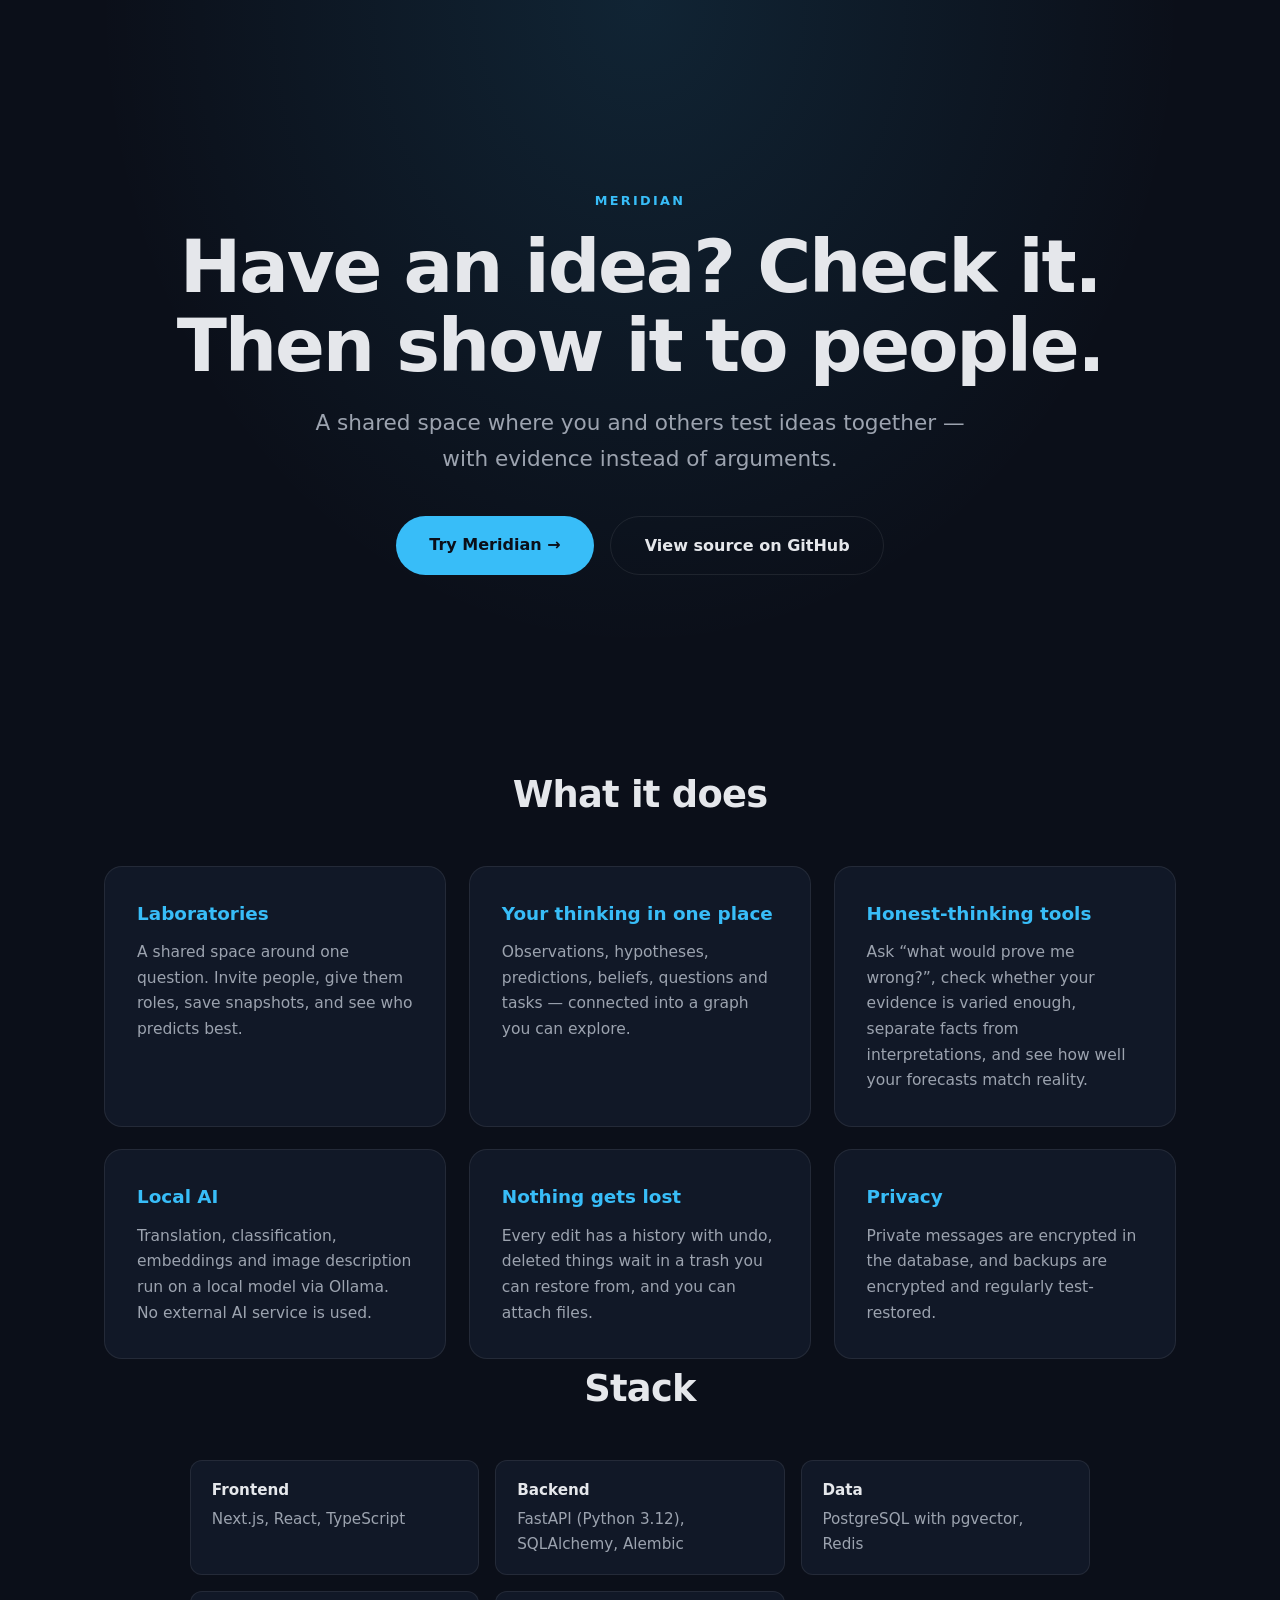
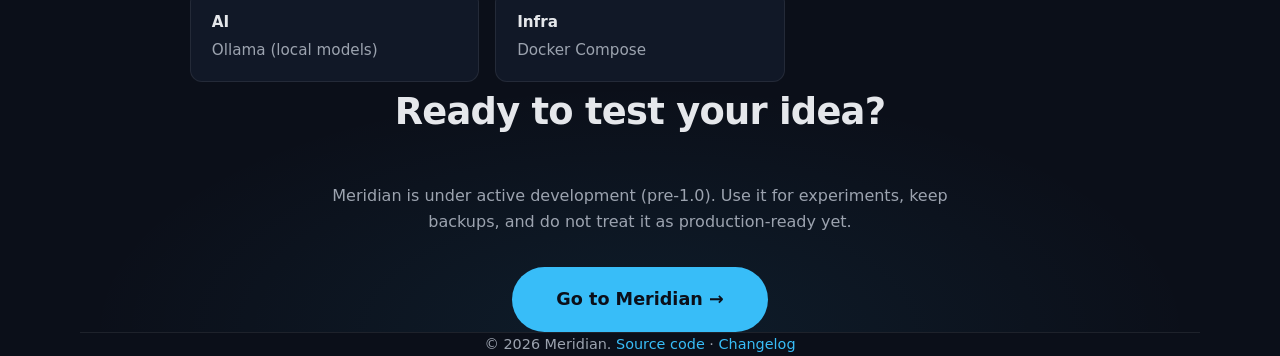
==== index.html @ 0c53ded2 "feat: enterprise landing for Meridian" ====
<!DOCTYPE html>
<html lang="en">
<head>
    <meta charset="UTF-8">
    <meta name="viewport" content="width=device-width, initial-scale=1.0">
    <title>Meridian — Check an idea, then show it to people</title>
    <meta name="description" content="Meridian is a place to find out whether you are right. Write down observations, hypotheses, and predictions; later see what came true. Open a laboratory and test ideas together.">
    <meta property="og:title" content="Meridian — Check an idea, then show it to people">
    <meta property="og:description" content="A shared space for testing ideas with evidence instead of arguments. Laboratories, thinking graph, local AI, and privacy.">
    <meta property="og:type" content="website">
    <meta property="og:url" content="https://Dinozavrikov.github.io/meridian-pages/">
    <meta property="og:image" content="https://Dinozavrikov.github.io/meridian-pages/assets/og-image.png">
    <meta name="twitter:card" content="summary_large_image">
    <link rel="canonical" href="https://Dinozavrikov.github.io/meridian-pages/">
    <link rel="stylesheet" href="assets/css/style.css">
    <!-- JSON-LD: SoftwareApplication -->
    <script type="application/ld+json">
    {
      "@context": "https://schema.org",
      "@type": "SoftwareApplication",
      "name": "Meridian",
      "description": "A place to check whether an idea is right: record observations, state predictions, connect the dots, and test ideas together in laboratories.",
      "url": "https://miridin.com",
      "applicationCategory": "ProductivityApplication",
      "operatingSystem": "Web",
      "offers": {
        "@type": "Offer",
        "price": "0",
        "priceCurrency": "USD"
      },
      "author": {
        "@type": "Person",
        "name": "Dinozavrikov",
        "url": "https://github.com/Dinozavrikov/Meridian"
      }
    }
    </script>
</head>
<body>
    <header class="hero">
        <div class="container">
            <p class="eyebrow">Meridian</p>
            <h1>Have an idea? Check it. Then show it to people.</h1>
            <p class="tagline">
                A shared space where you and others test ideas together —
                with evidence instead of arguments.
            </p>
            <div class="cta-group">
                <a href="https://miridin.com" class="btn-primary" rel="noopener">
                    Try Meridian →
                </a>
                <a href="https://github.com/Dinozavrikov/Meridian" class="btn-secondary" target="_blank" rel="noopener">
                    View source on GitHub
                </a>
            </div>
        </div>
    </header>

    <section class="features container">
        <h2>What it does</h2>
        <div class="grid">
            <div class="card">
                <h3>Laboratories</h3>
                <p>A shared space around one question. Invite people, give them roles, save snapshots, and see who predicts best.</p>
            </div>
            <div class="card">
                <h3>Your thinking in one place</h3>
                <p>Observations, hypotheses, predictions, beliefs, questions and tasks — connected into a graph you can explore.</p>
            </div>
            <div class="card">
                <h3>Honest-thinking tools</h3>
                <p>Ask “what would prove me wrong?”, check whether your evidence is varied enough, separate facts from interpretations, and see how well your forecasts match reality.</p>
            </div>
            <div class="card">
                <h3>Local AI</h3>
                <p>Translation, classification, embeddings and image description run on a local model via Ollama. No external AI service is used.</p>
            </div>
            <div class="card">
                <h3>Nothing gets lost</h3>
                <p>Every edit has a history with undo, deleted things wait in a trash you can restore from, and you can attach files.</p>
            </div>
            <div class="card">
                <h3>Privacy</h3>
                <p>Private messages are encrypted in the database, and backups are encrypted and regularly test-restored.</p>
            </div>
        </div>
    </section>

    <section class="stack container">
        <h2>Stack</h2>
        <div class="stack-grid">
            <div><strong>Frontend</strong> Next.js, React, TypeScript</div>
            <div><strong>Backend</strong> FastAPI (Python 3.12), SQLAlchemy, Alembic</div>
            <div><strong>Data</strong> PostgreSQL with pgvector, Redis</div>
            <div><strong>AI</strong> Ollama (local models)</div>
            <div><strong>Infra</strong> Docker Compose</div>
        </div>
    </section>

    <section class="cta-final container">
        <h2>Ready to test your idea?</h2>
        <p>Meridian is under active development (pre-1.0). Use it for experiments, keep backups, and do not treat it as production-ready yet.</p>
        <a href="https://miridin.com" class="btn-primary btn-large" rel="noopener">
            Go to Meridian →
        </a>
    </section>

    <footer class="container">
        <p>
            &copy; 2026 Meridian.
            <a href="https://github.com/Dinozavrikov/Meridian" target="_blank" rel="noopener">Source code</a> ·
            <a href="https://github.com/Dinozavrikov/Meridian/blob/main/CHANGELOG.md" target="_blank" rel="noopener">Changelog</a>
        </p>
    </footer>

    <script src="assets/js/main.js"></script>
</body>
</html>
---- assets/css/style.css ----
:root {
    --bg: #0b0f19;
    --surface: #111827;
    --text: #e5e7eb;
    --muted: #9ca3af;
    --accent: #38bdf8;
    --accent-strong: #0ea5e9;
    --border: rgba(255,255,255,0.08);
    --radius: 18px;
    --max-width: 1120px;
}

* { margin: 0; padding: 0; box-sizing: border-box; }

body {
    font-family: system-ui, -apple-system, 'Segoe UI', Roboto, 'Helvetica Neue', sans-serif;
    background: var(--bg);
    color: var(--text);
    line-height: 1.65;
    -webkit-font-smoothing: antialiased;
}

.container {
    max-width: var(--max-width);
    margin: 0 auto;
    padding: 0 1.5rem;
}

/* Hero */
.hero {
    min-height: 85vh;
    display: flex;
    align-items: center;
    text-align: center;
    background:
        radial-gradient(ellipse at 50% 0%, rgba(56,189,248,0.12) 0%, transparent 60%),
        var(--bg);
}

.eyebrow {
    text-transform: uppercase;
    letter-spacing: 0.18em;
    font-size: 0.8rem;
    font-weight: 700;
    color: var(--accent);
    margin-bottom: 1rem;
}

.hero h1 {
    font-size: clamp(2.4rem, 7vw, 4.6rem);
    font-weight: 800;
    letter-spacing: -0.03em;
    line-height: 1.08;
    margin-bottom: 1.2rem;
}

.tagline {
    font-size: clamp(1.05rem, 2.5vw, 1.35rem);
    color: var(--muted);
    max-width: 680px;
    margin: 0 auto 2.5rem;
}

.cta-group {
    display: flex;
    gap: 1rem;
    justify-content: center;
    flex-wrap: wrap;
}

.btn-primary,
.btn-secondary {
    display: inline-block;
    padding: 0.95rem 2.1rem;
    border-radius: 999px;
    font-weight: 700;
    text-decoration: none;
    transition: transform 0.18s ease, box-shadow 0.18s ease, background 0.18s ease;
}

.btn-primary {
    background: var(--accent);
    color: #0b0f19;
}

.btn-primary:hover {
    background: var(--accent-strong);
    transform: translateY(-2px);
    box-shadow: 0 10px 28px rgba(56,189,248,0.3);
}

.btn-secondary {
    background: transparent;
    color: var(--text);
    border: 1px solid var(--border);
}

.btn-secondary:hover {
    border-color: var(--accent);
    transform: translateY(-2px);
}

.btn-large {
    padding: 1.1rem 2.8rem;
    font-size: 1.1rem;
}

/* Sections */
section { padding: 5rem 1.5rem; }

.features h2,
.stack h2,
.cta-final h2 {
    font-size: clamp(1.7rem, 3.5vw, 2.3rem);
    margin-bottom: 2.5rem;
    text-align: center;
    letter-spacing: -0.02em;
}

/* Grid */
.grid {
    display: grid;
    grid-template-columns: repeat(auto-fit, minmax(280px, 1fr));
    gap: 1.4rem;
}

.card {
    background: var(--surface);
    border: 1px solid var(--border);
    border-radius: var(--radius);
    padding: 2rem;
    transition: transform 0.18s ease, border-color 0.18s ease;
}

.card:hover {
    transform: translateY(-4px);
    border-color: rgba(56,189,248,0.35);
}

.card h3 {
    font-size: 1.15rem;
    margin-bottom: 0.7rem;
    color: var(--accent);
}

.card p { color: var(--muted); font-size: 0.97rem; }

/* Stack */
.stack-grid {
    display: grid;
    grid-template-columns: repeat(auto-fit, minmax(240px, 1fr));
    gap: 1rem;
    max-width: 900px;
    margin: 0 auto;
}

.stack-grid div {
    background: var(--surface);
    border: 1px solid var(--border);
    border-radius: 12px;
    padding: 1.1rem 1.3rem;
    font-size: 0.95rem;
    color: var(--muted);
}

.stack-grid strong { color: var(--text); display: block; margin-bottom: 0.2rem; }

/* Final CTA */
.cta-final {
    text-align: center;
    background: radial-gradient(ellipse at 50% 100%, rgba(56,189,248,0.08) 0%, transparent 70%);
}

.cta-final p {
    color: var(--muted);
    max-width: 680px;
    margin: 0 auto 2rem;
}

/* Footer */
footer {
    text-align: center;
    padding: 2.2rem 1.5rem;
    font-size: 0.9rem;
    color: var(--muted);
    border-top: 1px solid var(--border);
}

footer a {
    color: var(--accent);
    text-decoration: none;
}

footer a:hover { text-decoration: underline; }

/* Reduced motion */
@media (prefers-reduced-motion: reduce) {
    *, *::before, *::after { transition: none !important; }
}
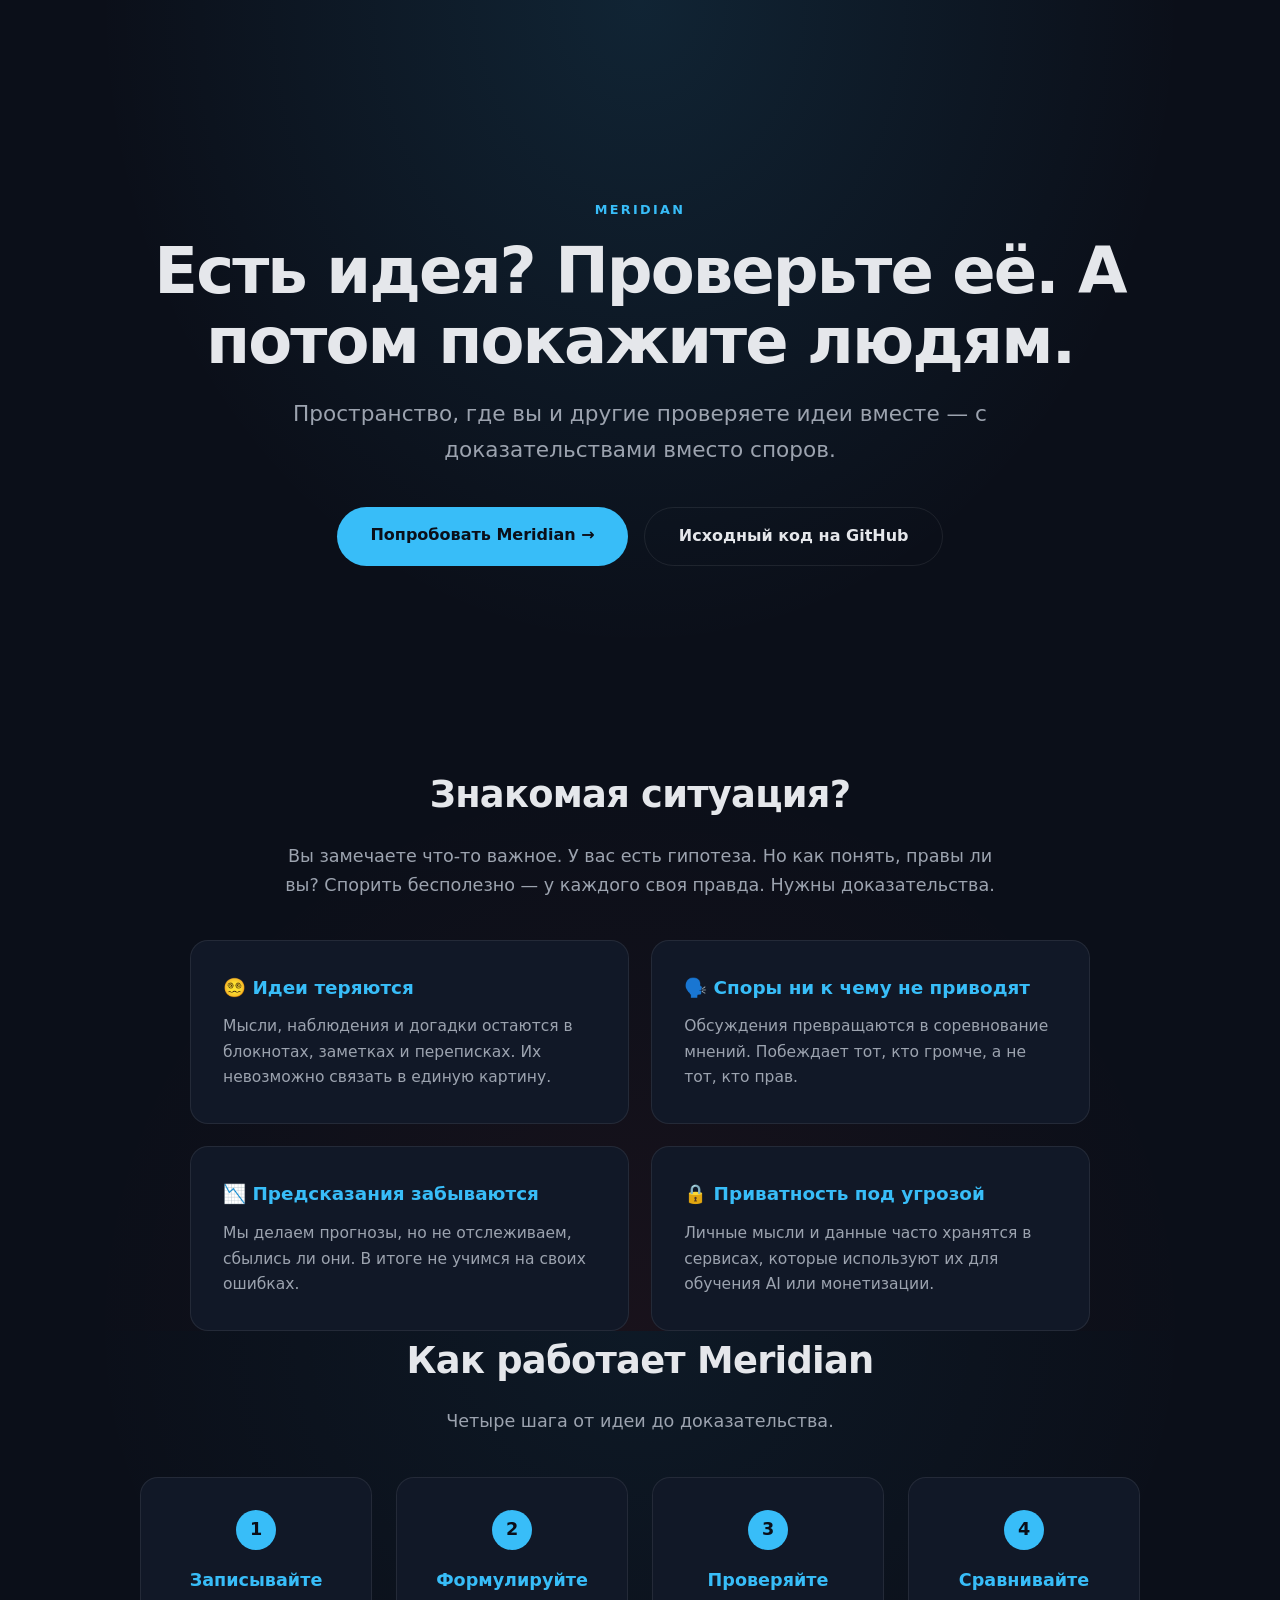
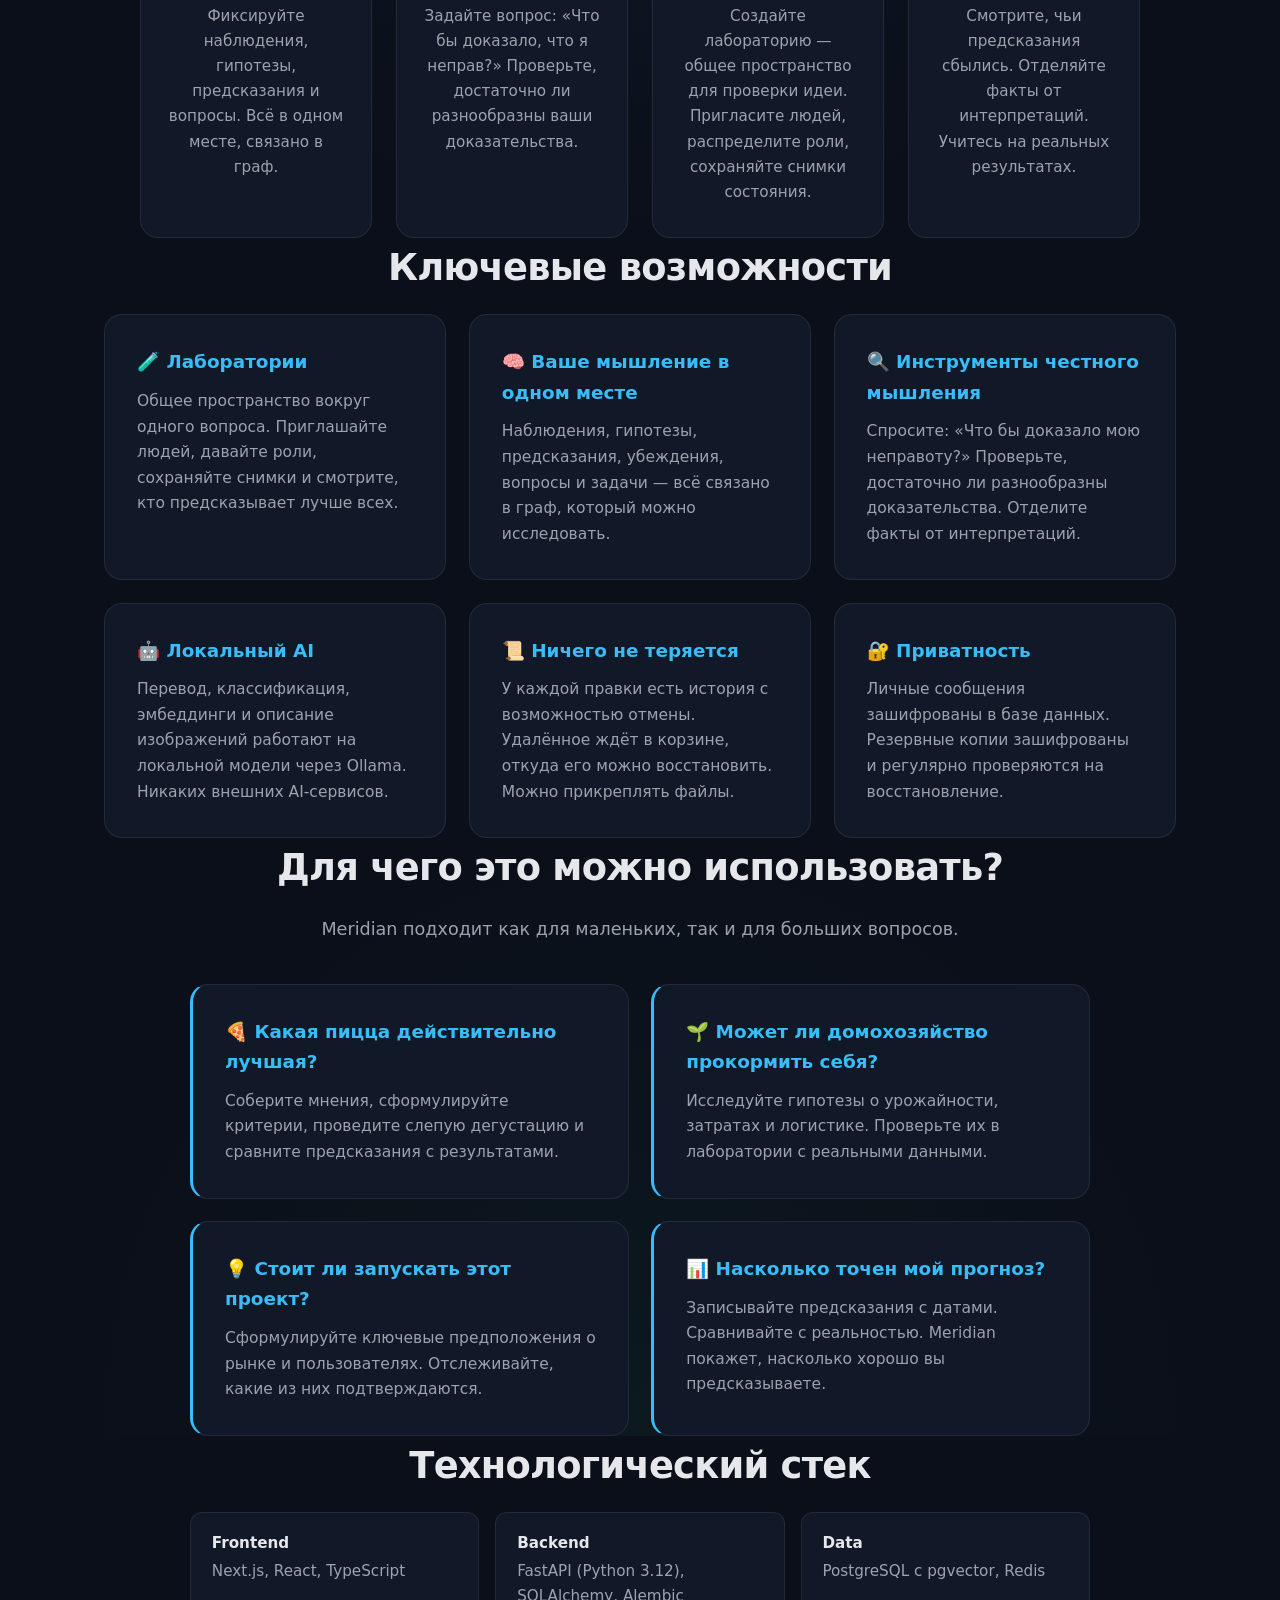
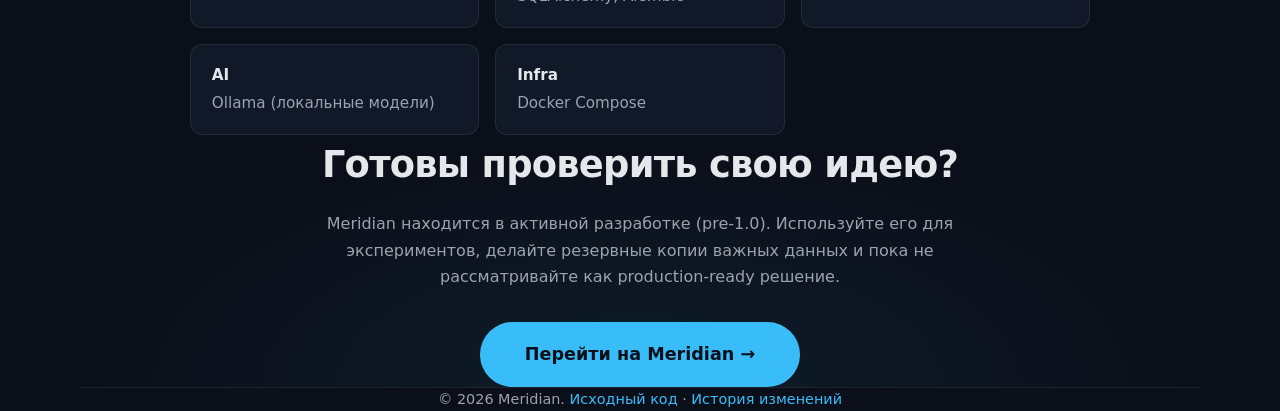
==== commit 40f8af75: "feat: add Russian localization and detailed content to landing" ====
--- a/index.html
+++ b/index.html
@@ -1,32 +1,29 @@
 <!DOCTYPE html>
-<html lang="en">
+<html lang="ru">
 <head>
     <meta charset="UTF-8">
     <meta name="viewport" content="width=device-width, initial-scale=1.0">
-    <title>Meridian — Check an idea, then show it to people</title>
-    <meta name="description" content="Meridian is a place to find out whether you are right. Write down observations, hypotheses, and predictions; later see what came true. Open a laboratory and test ideas together.">
-    <meta property="og:title" content="Meridian — Check an idea, then show it to people">
-    <meta property="og:description" content="A shared space for testing ideas with evidence instead of arguments. Laboratories, thinking graph, local AI, and privacy.">
+    <title>Meridian — Проверьте идею, прежде чем показывать её людям</title>
+    <meta name="description" content="Meridian — это пространство для проверки идей. Записывайте наблюдения, формулируйте гипотезы и предсказания, а затем смотрите, что сбылось. Создавайте лаборатории и проверяйте идеи вместе с другими — на основе доказательств, а не споров.">
+    <meta property="og:title" content="Meridian — Проверьте идею, прежде чем показывать её людям">
+    <meta property="og:description" content="Пространство для проверки идей: лаборатории, граф мышления, локальный AI и приватность.">
     <meta property="og:type" content="website">
     <meta property="og:url" content="https://Dinozavrikov.github.io/meridian-pages/">
-    <meta property="og:image" content="https://Dinozavrikov.github.io/meridian-pages/assets/og-image.png">
-    <meta name="twitter:card" content="summary_large_image">
     <link rel="canonical" href="https://Dinozavrikov.github.io/meridian-pages/">
     <link rel="stylesheet" href="assets/css/style.css">
-    <!-- JSON-LD: SoftwareApplication -->
     <script type="application/ld+json">
     {
       "@context": "https://schema.org",
       "@type": "SoftwareApplication",
       "name": "Meridian",
-      "description": "A place to check whether an idea is right: record observations, state predictions, connect the dots, and test ideas together in laboratories.",
+      "description": "Пространство для проверки идей: записывайте наблюдения, формулируйте предсказания и проверяйте идеи вместе с другими в лабораториях.",
       "url": "https://miridin.com",
       "applicationCategory": "ProductivityApplication",
       "operatingSystem": "Web",
       "offers": {
         "@type": "Offer",
         "price": "0",
-        "priceCurrency": "USD"
+        "priceCurrency": "RUB"
       },
       "author": {
         "@type": "Person",
@@ -40,76 +37,152 @@
     <header class="hero">
         <div class="container">
             <p class="eyebrow">Meridian</p>
-            <h1>Have an idea? Check it. Then show it to people.</h1>
+            <h1>Есть идея? Проверьте её. А потом покажите людям.</h1>
             <p class="tagline">
-                A shared space where you and others test ideas together —
-                with evidence instead of arguments.
+                Пространство, где вы и другие проверяете идеи вместе —
+                с доказательствами вместо споров.
             </p>
             <div class="cta-group">
                 <a href="https://miridin.com" class="btn-primary" rel="noopener">
-                    Try Meridian →
+                    Попробовать Meridian →
                 </a>
                 <a href="https://github.com/Dinozavrikov/Meridian" class="btn-secondary" target="_blank" rel="noopener">
-                    View source on GitHub
+                    Исходный код на GitHub
                 </a>
             </div>
         </div>
     </header>
 
+    <section class="problem container">
+        <h2>Знакомая ситуация?</h2>
+        <p class="section-intro">
+            Вы замечаете что-то важное. У вас есть гипотеза. Но как понять, правы ли вы?
+            Спорить бесполезно — у каждого своя правда. Нужны доказательства.
+        </p>
+        <div class="grid-2">
+            <div class="card">
+                <h3>😵‍💫 Идеи теряются</h3>
+                <p>Мысли, наблюдения и догадки остаются в блокнотах, заметках и переписках. Их невозможно связать в единую картину.</p>
+            </div>
+            <div class="card">
+                <h3>🗣️ Споры ни к чему не приводят</h3>
+                <p>Обсуждения превращаются в соревнование мнений. Побеждает тот, кто громче, а не тот, кто прав.</p>
+            </div>
+            <div class="card">
+                <h3>📉 Предсказания забываются</h3>
+                <p>Мы делаем прогнозы, но не отслеживаем, сбылись ли они. В итоге не учимся на своих ошибках.</p>
+            </div>
+            <div class="card">
+                <h3>🔒 Приватность под угрозой</h3>
+                <p>Личные мысли и данные часто хранятся в сервисах, которые используют их для обучения AI или монетизации.</p>
+            </div>
+        </div>
+    </section>
+
+    <section class="how-it-works container">
+        <h2>Как работает Meridian</h2>
+        <p class="section-intro">Четыре шага от идеи до доказательства.</p>
+        <div class="steps">
+            <div class="step">
+                <div class="step-number">1</div>
+                <h3>Записывайте</h3>
+                <p>Фиксируйте наблюдения, гипотезы, предсказания и вопросы. Всё в одном месте, связано в граф.</p>
+            </div>
+            <div class="step">
+                <div class="step-number">2</div>
+                <h3>Формулируйте</h3>
+                <p>Задайте вопрос: «Что бы доказало, что я неправ?» Проверьте, достаточно ли разнообразны ваши доказательства.</p>
+            </div>
+            <div class="step">
+                <div class="step-number">3</div>
+                <h3>Проверяйте</h3>
+                <p>Создайте лабораторию — общее пространство для проверки идеи. Пригласите людей, распределите роли, сохраняйте снимки состояния.</p>
+            </div>
+            <div class="step">
+                <div class="step-number">4</div>
+                <h3>Сравнивайте</h3>
+                <p>Смотрите, чьи предсказания сбылись. Отделяйте факты от интерпретаций. Учитесь на реальных результатах.</p>
+            </div>
+        </div>
+    </section>
+
     <section class="features container">
-        <h2>What it does</h2>
+        <h2>Ключевые возможности</h2>
         <div class="grid">
             <div class="card">
-                <h3>Laboratories</h3>
-                <p>A shared space around one question. Invite people, give them roles, save snapshots, and see who predicts best.</p>
+                <h3>🧪 Лаборатории</h3>
+                <p>Общее пространство вокруг одного вопроса. Приглашайте людей, давайте роли, сохраняйте снимки и смотрите, кто предсказывает лучше всех.</p>
             </div>
             <div class="card">
-                <h3>Your thinking in one place</h3>
-                <p>Observations, hypotheses, predictions, beliefs, questions and tasks — connected into a graph you can explore.</p>
+                <h3>🧠 Ваше мышление в одном месте</h3>
+                <p>Наблюдения, гипотезы, предсказания, убеждения, вопросы и задачи — всё связано в граф, который можно исследовать.</p>
             </div>
             <div class="card">
-                <h3>Honest-thinking tools</h3>
-                <p>Ask “what would prove me wrong?”, check whether your evidence is varied enough, separate facts from interpretations, and see how well your forecasts match reality.</p>
+                <h3>🔍 Инструменты честного мышления</h3>
+                <p>Спросите: «Что бы доказало мою неправоту?» Проверьте, достаточно ли разнообразны доказательства. Отделите факты от интерпретаций.</p>
             </div>
             <div class="card">
-                <h3>Local AI</h3>
-                <p>Translation, classification, embeddings and image description run on a local model via Ollama. No external AI service is used.</p>
+                <h3>🤖 Локальный AI</h3>
+                <p>Перевод, классификация, эмбеддинги и описание изображений работают на локальной модели через Ollama. Никаких внешних AI-сервисов.</p>
             </div>
             <div class="card">
-                <h3>Nothing gets lost</h3>
-                <p>Every edit has a history with undo, deleted things wait in a trash you can restore from, and you can attach files.</p>
+                <h3>📜 Ничего не теряется</h3>
+                <p>У каждой правки есть история с возможностью отмены. Удалённое ждёт в корзине, откуда его можно восстановить. Можно прикреплять файлы.</p>
             </div>
             <div class="card">
-                <h3>Privacy</h3>
-                <p>Private messages are encrypted in the database, and backups are encrypted and regularly test-restored.</p>
+                <h3>🔐 Приватность</h3>
+                <p>Личные сообщения зашифрованы в базе данных. Резервные копии зашифрованы и регулярно проверяются на восстановление.</p>
+            </div>
+        </div>
+    </section>
+
+    <section class="examples container">
+        <h2>Для чего это можно использовать?</h2>
+        <p class="section-intro">Meridian подходит как для маленьких, так и для больших вопросов.</p>
+        <div class="grid-2">
+            <div class="card example-card">
+                <h3>🍕 Какая пицца действительно лучшая?</h3>
+                <p>Соберите мнения, сформулируйте критерии, проведите слепую дегустацию и сравните предсказания с результатами.</p>
+            </div>
+            <div class="card example-card">
+                <h3>🌱 Может ли домохозяйство прокормить себя?</h3>
+                <p>Исследуйте гипотезы о урожайности, затратах и логистике. Проверьте их в лаборатории с реальными данными.</p>
+            </div>
+            <div class="card example-card">
+                <h3>💡 Стоит ли запускать этот проект?</h3>
+                <p>Сформулируйте ключевые предположения о рынке и пользователях. Отслеживайте, какие из них подтверждаются.</p>
+            </div>
+            <div class="card example-card">
+                <h3>📊 Насколько точен мой прогноз?</h3>
+                <p>Записывайте предсказания с датами. Сравнивайте с реальностью. Meridian покажет, насколько хорошо вы предсказываете.</p>
             </div>
         </div>
     </section>
 
     <section class="stack container">
-        <h2>Stack</h2>
+        <h2>Технологический стек</h2>
         <div class="stack-grid">
             <div><strong>Frontend</strong> Next.js, React, TypeScript</div>
             <div><strong>Backend</strong> FastAPI (Python 3.12), SQLAlchemy, Alembic</div>
-            <div><strong>Data</strong> PostgreSQL with pgvector, Redis</div>
-            <div><strong>AI</strong> Ollama (local models)</div>
+            <div><strong>Data</strong> PostgreSQL с pgvector, Redis</div>
+            <div><strong>AI</strong> Ollama (локальные модели)</div>
             <div><strong>Infra</strong> Docker Compose</div>
         </div>
     </section>
 
     <section class="cta-final container">
-        <h2>Ready to test your idea?</h2>
-        <p>Meridian is under active development (pre-1.0). Use it for experiments, keep backups, and do not treat it as production-ready yet.</p>
+        <h2>Готовы проверить свою идею?</h2>
+        <p>Meridian находится в активной разработке (pre-1.0). Используйте его для экспериментов, делайте резервные копии важных данных и пока не рассматривайте как production-ready решение.</p>
         <a href="https://miridin.com" class="btn-primary btn-large" rel="noopener">
-            Go to Meridian →
+            Перейти на Meridian →
         </a>
     </section>
 
     <footer class="container">
         <p>
             &copy; 2026 Meridian.
-            <a href="https://github.com/Dinozavrikov/Meridian" target="_blank" rel="noopener">Source code</a> ·
-            <a href="https://github.com/Dinozavrikov/Meridian/blob/main/CHANGELOG.md" target="_blank" rel="noopener">Changelog</a>
+            <a href="https://github.com/Dinozavrikov/Meridian" target="_blank" rel="noopener">Исходный код</a> ·
+            <a href="https://github.com/Dinozavrikov/Meridian/blob/main/CHANGELOG.md" target="_blank" rel="noopener">История изменений</a>
         </p>
     </footer>
 
--- a/assets/css/style.css
+++ b/assets/css/style.css
@@ -47,17 +47,17 @@
 }
 
 .hero h1 {
-    font-size: clamp(2.4rem, 7vw, 4.6rem);
+    font-size: clamp(2.2rem, 6vw, 4rem);
     font-weight: 800;
     letter-spacing: -0.03em;
-    line-height: 1.08;
+    line-height: 1.1;
     margin-bottom: 1.2rem;
 }
 
 .tagline {
     font-size: clamp(1.05rem, 2.5vw, 1.35rem);
     color: var(--muted);
-    max-width: 680px;
+    max-width: 720px;
     margin: 0 auto 2.5rem;
 }
 
@@ -108,19 +108,85 @@
 /* Sections */
 section { padding: 5rem 1.5rem; }
 
-.features h2,
-.stack h2,
-.cta-final h2 {
+section h2 {
     font-size: clamp(1.7rem, 3.5vw, 2.3rem);
-    margin-bottom: 2.5rem;
+    margin-bottom: 1rem;
     text-align: center;
     letter-spacing: -0.02em;
 }
 
-/* Grid */
+.section-intro {
+    text-align: center;
+    color: var(--muted);
+    max-width: 720px;
+    margin: 0 auto 2.5rem;
+    font-size: 1.1rem;
+}
+
+/* Problem section */
+.problem {
+    background: radial-gradient(ellipse at 50% 100%, rgba(239,68,68,0.06) 0%, transparent 70%);
+}
+
+.grid-2 {
+    display: grid;
+    grid-template-columns: repeat(auto-fit, minmax(300px, 1fr));
+    gap: 1.4rem;
+    max-width: 900px;
+    margin: 0 auto;
+}
+
+/* How it works */
+.how-it-works {
+    background: radial-gradient(ellipse at 50% 0%, rgba(56,189,248,0.06) 0%, transparent 70%);
+}
+
+.steps {
+    display: grid;
+    grid-template-columns: repeat(auto-fit, minmax(220px, 1fr));
+    gap: 1.5rem;
+    max-width: 1000px;
+    margin: 0 auto;
+}
+
+.step {
+    text-align: center;
+    padding: 2rem 1.5rem;
+    background: var(--surface);
+    border: 1px solid var(--border);
+    border-radius: var(--radius);
+    position: relative;
+}
+
+.step-number {
+    width: 40px;
+    height: 40px;
+    border-radius: 50%;
+    background: var(--accent);
+    color: #0b0f19;
+    font-weight: 800;
+    display: flex;
+    align-items: center;
+    justify-content: center;
+    margin: 0 auto 1rem;
+    font-size: 1.1rem;
+}
+
+.step h3 {
+    font-size: 1.1rem;
+    margin-bottom: 0.6rem;
+    color: var(--accent);
+}
+
+.step p {
+    color: var(--muted);
+    font-size: 0.95rem;
+}
+
+/* Features grid */
 .grid {
     display: grid;
-    grid-template-columns: repeat(auto-fit, minmax(280px, 1fr));
+    grid-template-columns: repeat(auto-fit, minmax(300px, 1fr));
     gap: 1.4rem;
 }
 
@@ -145,6 +211,15 @@
 
 .card p { color: var(--muted); font-size: 0.97rem; }
 
+/* Examples */
+.examples {
+    background: radial-gradient(ellipse at 50% 100%, rgba(16,185,129,0.06) 0%, transparent 70%);
+}
+
+.example-card {
+    border-left: 3px solid var(--accent);
+}
+
 /* Stack */
 .stack-grid {
     display: grid;
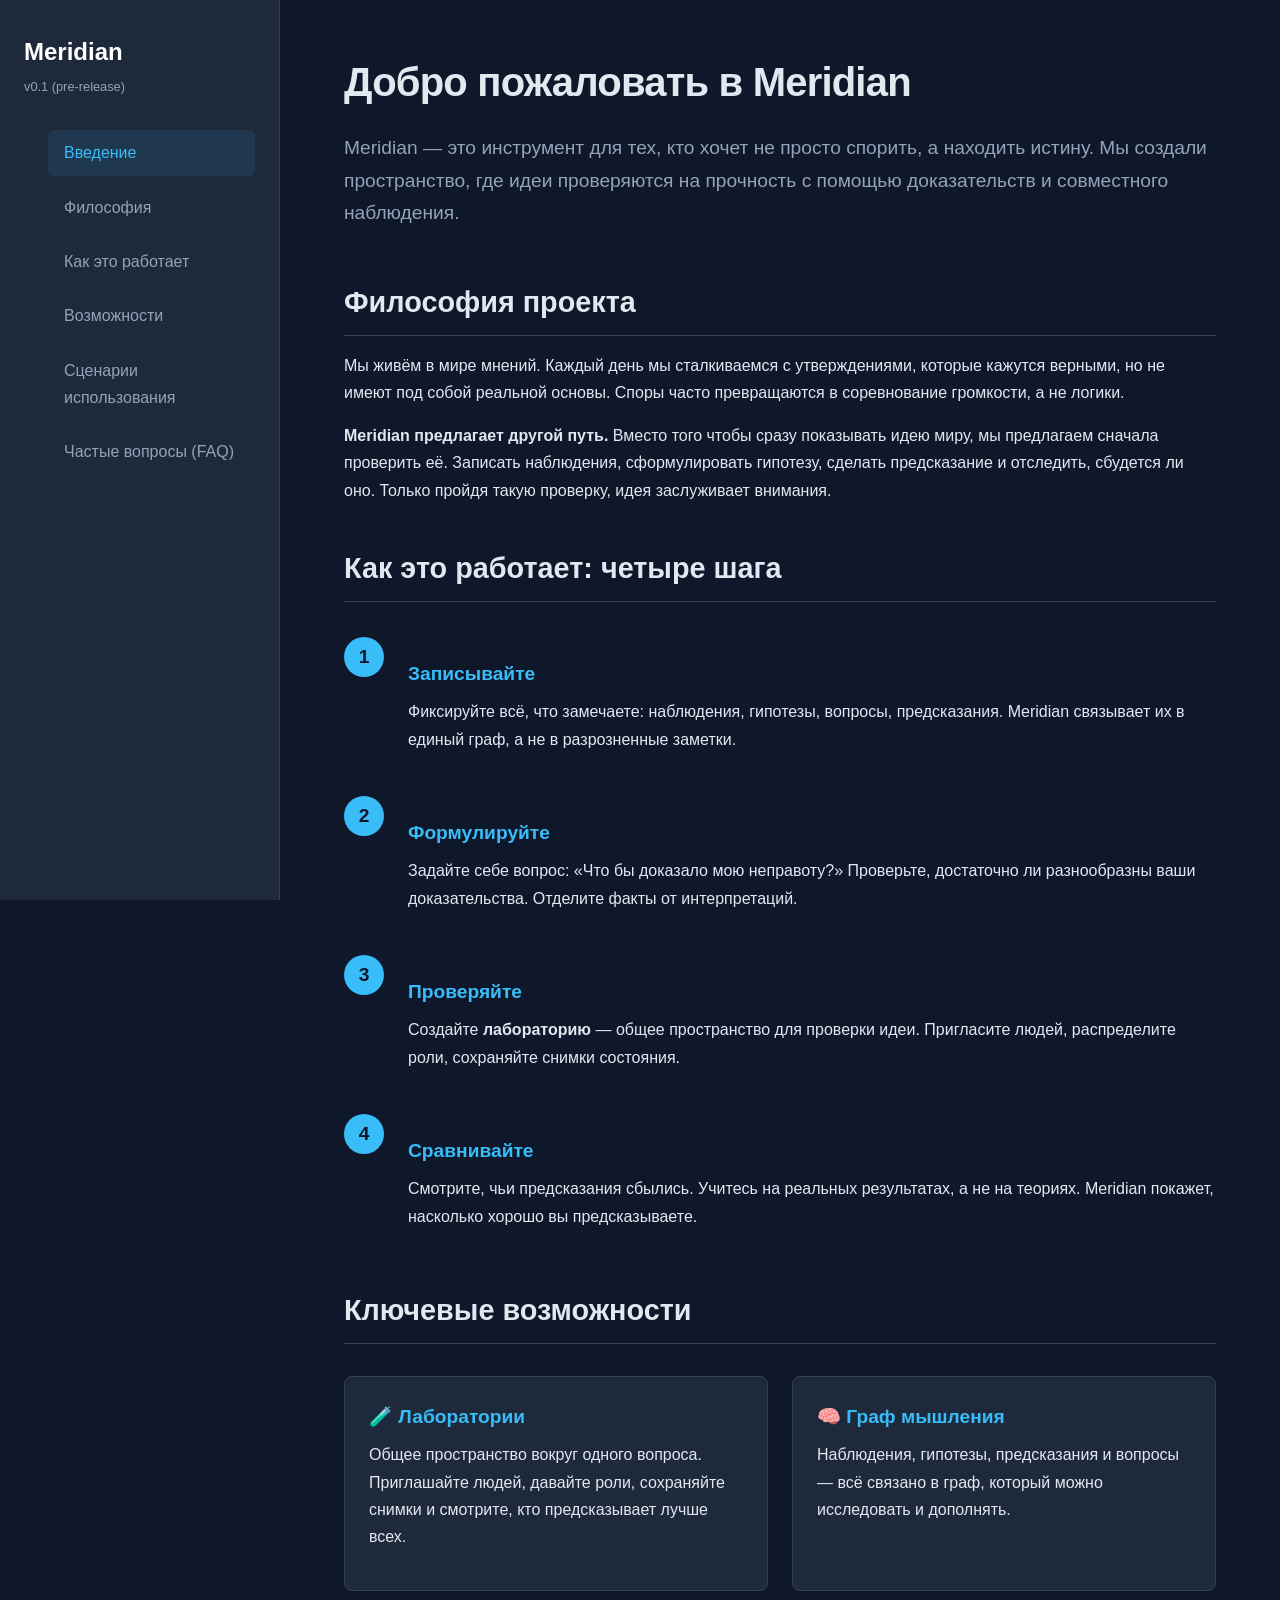
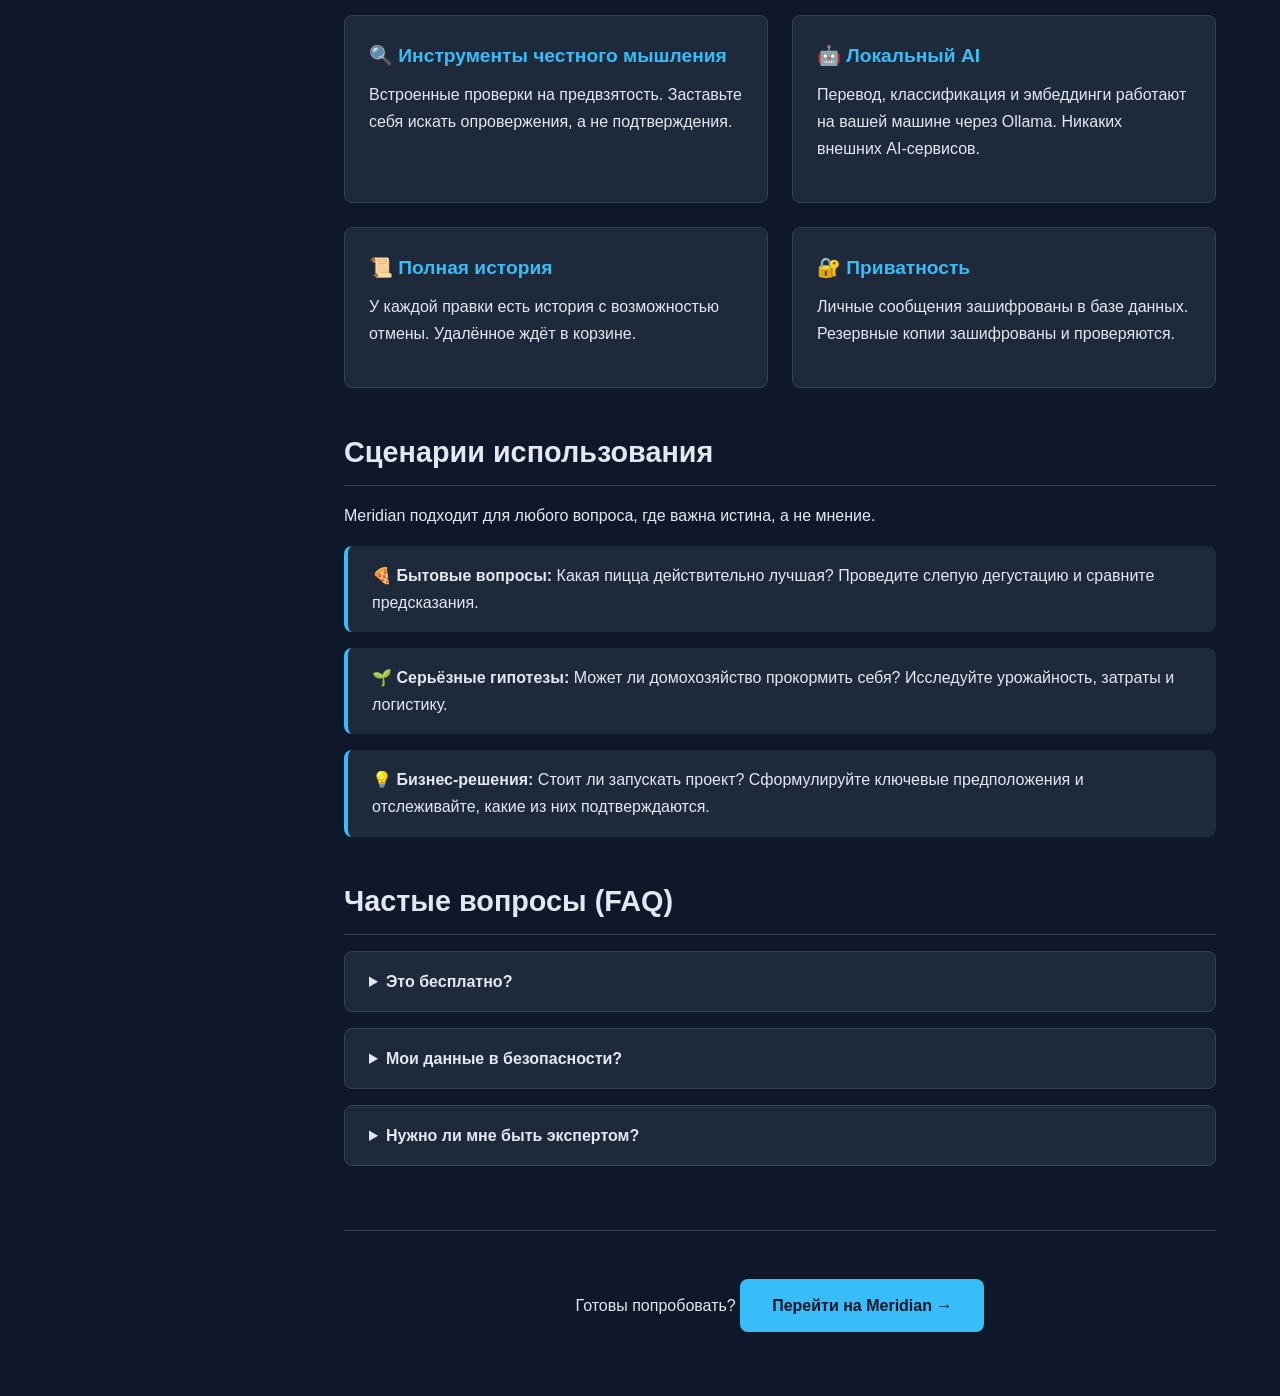
==== commit 7cda4b69: "feat: transform landing into full documentation site with fixed layout and typography" ====
--- a/index.html
+++ b/index.html
@@ -3,189 +3,140 @@
 <head>
     <meta charset="UTF-8">
     <meta name="viewport" content="width=device-width, initial-scale=1.0">
-    <title>Meridian — Проверьте идею, прежде чем показывать её людям</title>
-    <meta name="description" content="Meridian — это пространство для проверки идей. Записывайте наблюдения, формулируйте гипотезы и предсказания, а затем смотрите, что сбылось. Создавайте лаборатории и проверяйте идеи вместе с другими — на основе доказательств, а не споров.">
-    <meta property="og:title" content="Meridian — Проверьте идею, прежде чем показывать её людям">
-    <meta property="og:description" content="Пространство для проверки идей: лаборатории, граф мышления, локальный AI и приватность.">
-    <meta property="og:type" content="website">
-    <meta property="og:url" content="https://Dinozavrikov.github.io/meridian-pages/">
-    <link rel="canonical" href="https://Dinozavrikov.github.io/meridian-pages/">
+    <title>Meridian — Документация и руководство</title>
+    <meta name="description" content="Полное руководство по Meridian. Узнайте, как проверять идеи, вести наблюдения, создавать лаборатории и использовать инструменты для честного мышления. Всё о философии, возможностях и использовании.">
     <link rel="stylesheet" href="assets/css/style.css">
-    <script type="application/ld+json">
-    {
-      "@context": "https://schema.org",
-      "@type": "SoftwareApplication",
-      "name": "Meridian",
-      "description": "Пространство для проверки идей: записывайте наблюдения, формулируйте предсказания и проверяйте идеи вместе с другими в лабораториях.",
-      "url": "https://miridin.com",
-      "applicationCategory": "ProductivityApplication",
-      "operatingSystem": "Web",
-      "offers": {
-        "@type": "Offer",
-        "price": "0",
-        "priceCurrency": "RUB"
-      },
-      "author": {
-        "@type": "Person",
-        "name": "Dinozavrikov",
-        "url": "https://github.com/Dinozavrikov/Meridian"
-      }
-    }
-    </script>
 </head>
 <body>
-    <header class="hero">
-        <div class="container">
-            <p class="eyebrow">Meridian</p>
-            <h1>Есть идея? Проверьте её. А потом покажите людям.</h1>
-            <p class="tagline">
-                Пространство, где вы и другие проверяете идеи вместе —
-                с доказательствами вместо споров.
-            </p>
-            <div class="cta-group">
-                <a href="https://miridin.com" class="btn-primary" rel="noopener">
-                    Попробовать Meridian →
-                </a>
-                <a href="https://github.com/Dinozavrikov/Meridian" class="btn-secondary" target="_blank" rel="noopener">
-                    Исходный код на GitHub
-                </a>
+    <div class="layout">
+        <!-- Боковое меню -->
+        <aside class="sidebar">
+            <div class="sidebar-header">
+                <a href="index.html" class="logo">Meridian</a>
+                <span class="version">v0.1 (pre-release)</span>
             </div>
-        </div>
-    </header>
+            <nav class="nav">
+                <ul>
+                    <li><a href="index.html" class="active">Введение</a></li>
+                    <li><a href="#philosophy">Философия</a></li>
+                    <li><a href="#how-it-works">Как это работает</a></li>
+                    <li><a href="#features">Возможности</a></li>
+                    <li><a href="#use-cases">Сценарии использования</a></li>
+                    <li><a href="#faq">Частые вопросы (FAQ)</a></li>
+                </ul>
+            </nav>
+        </aside>
 
-    <section class="problem container">
-        <h2>Знакомая ситуация?</h2>
-        <p class="section-intro">
-            Вы замечаете что-то важное. У вас есть гипотеза. Но как понять, правы ли вы?
-            Спорить бесполезно — у каждого своя правда. Нужны доказательства.
-        </p>
-        <div class="grid-2">
-            <div class="card">
-                <h3>😵‍💫 Идеи теряются</h3>
-                <p>Мысли, наблюдения и догадки остаются в блокнотах, заметках и переписках. Их невозможно связать в единую картину.</p>
+        <!-- Основной контент -->
+        <main class="content">
+            <header class="page-header">
+                <h1>Добро пожаловать в Meridian</h1>
+                <p class="lead">Meridian — это инструмент для тех, кто хочет не просто спорить, а находить истину. Мы создали пространство, где идеи проверяются на прочность с помощью доказательств и совместного наблюдения.</p>
+            </header>
+
+            <section id="philosophy">
+                <h2>Философия проекта</h2>
+                <p>Мы живём в мире мнений. Каждый день мы сталкиваемся с утверждениями, которые кажутся верными, но не имеют под собой реальной основы. Споры часто превращаются в соревнование громкости, а не логики.</p>
+                <p><strong>Meridian предлагает другой путь.</strong> Вместо того чтобы сразу показывать идею миру, мы предлагаем сначала проверить её. Записать наблюдения, сформулировать гипотезу, сделать предсказание и отследить, сбудется ли оно. Только пройдя такую проверку, идея заслуживает внимания.</p>
+            </section>
+
+            <section id="how-it-works">
+                <h2>Как это работает: четыре шага</h2>
+                <div class="steps-list">
+                    <div class="step-item">
+                        <div class="step-num">1</div>
+                        <div class="step-content">
+                            <h3>Записывайте</h3>
+                            <p>Фиксируйте всё, что замечаете: наблюдения, гипотезы, вопросы, предсказания. Meridian связывает их в единый граф, а не в разрозненные заметки.</p>
+                        </div>
+                    </div>
+                    <div class="step-item">
+                        <div class="step-num">2</div>
+                        <div class="step-content">
+                            <h3>Формулируйте</h3>
+                            <p>Задайте себе вопрос: «Что бы доказало мою неправоту?» Проверьте, достаточно ли разнообразны ваши доказательства. Отделите факты от интерпретаций.</p>
+                        </div>
+                    </div>
+                    <div class="step-item">
+                        <div class="step-num">3</div>
+                        <div class="step-content">
+                            <h3>Проверяйте</h3>
+                            <p>Создайте <strong>лабораторию</strong> — общее пространство для проверки идеи. Пригласите людей, распределите роли, сохраняйте снимки состояния.</p>
+                        </div>
+                    </div>
+                    <div class="step-item">
+                        <div class="step-num">4</div>
+                        <div class="step-content">
+                            <h3>Сравнивайте</h3>
+                            <p>Смотрите, чьи предсказания сбылись. Учитесь на реальных результатах, а не на теориях. Meridian покажет, насколько хорошо вы предсказываете.</p>
+                        </div>
+                    </div>
+                </div>
+            </section>
+
+            <section id="features">
+                <h2>Ключевые возможности</h2>
+                <div class="feature-grid">
+                    <div class="feature-card">
+                        <h3>🧪 Лаборатории</h3>
+                        <p>Общее пространство вокруг одного вопроса. Приглашайте людей, давайте роли, сохраняйте снимки и смотрите, кто предсказывает лучше всех.</p>
+                    </div>
+                    <div class="feature-card">
+                        <h3>🧠 Граф мышления</h3>
+                        <p>Наблюдения, гипотезы, предсказания и вопросы — всё связано в граф, который можно исследовать и дополнять.</p>
+                    </div>
+                    <div class="feature-card">
+                        <h3>🔍 Инструменты честного мышления</h3>
+                        <p>Встроенные проверки на предвзятость. Заставьте себя искать опровержения, а не подтверждения.</p>
+                    </div>
+                    <div class="feature-card">
+                        <h3>🤖 Локальный AI</h3>
+                        <p>Перевод, классификация и эмбеддинги работают на вашей машине через Ollama. Никаких внешних AI-сервисов.</p>
+                    </div>
+                    <div class="feature-card">
+                        <h3>📜 Полная история</h3>
+                        <p>У каждой правки есть история с возможностью отмены. Удалённое ждёт в корзине.</p>
+                    </div>
+                    <div class="feature-card">
+                        <h3>🔐 Приватность</h3>
+                        <p>Личные сообщения зашифрованы в базе данных. Резервные копии зашифрованы и проверяются.</p>
+                    </div>
+                </div>
+            </section>
+
+            <section id="use-cases">
+                <h2>Сценарии использования</h2>
+                <p>Meridian подходит для любого вопроса, где важна истина, а не мнение.</p>
+                <ul class="use-case-list">
+                    <li><strong>🍕 Бытовые вопросы:</strong> Какая пицца действительно лучшая? Проведите слепую дегустацию и сравните предсказания.</li>
+                    <li><strong>🌱 Серьёзные гипотезы:</strong> Может ли домохозяйство прокормить себя? Исследуйте урожайность, затраты и логистику.</li>
+                    <li><strong>💡 Бизнес-решения:</strong> Стоит ли запускать проект? Сформулируйте ключевые предположения и отслеживайте, какие из них подтверждаются.</li>
+                </ul>
+            </section>
+
+            <section id="faq">
+                <h2>Частые вопросы (FAQ)</h2>
+                <div class="faq-list">
+                    <details>
+                        <summary>Это бесплатно?</summary>
+                        <p>Да, Meridian находится в активной разработке и доступен для экспериментов. Вы можете развернуть его локально или использовать публичный инстанс.</p>
+                    </details>
+                    <details>
+                        <summary>Мои данные в безопасности?</summary>
+                        <p>Мы уделяем этому первостепенное внимание. Приватные сообщения шифруются, а AI-функции работают локально. Однако помните, что проект находится в стадии pre-1.0, поэтому делайте резервные копии важных данных.</p>
+                    </details>
+                    <details>
+                        <summary>Нужно ли мне быть экспертом?</summary>
+                        <p>Нет. Meridian создан для обычных людей, которые хотят мыслить яснее. Инструменты подскажут, как правильно формулировать гипотезы и проверять их.</p>
+                    </details>
+                </div>
+            </section>
+
+            <div class="page-footer">
+                <p>Готовы попробовать? <a href="https://miridin.com" class="btn-primary">Перейти на Meridian →</a></p>
             </div>
-            <div class="card">
-                <h3>🗣️ Споры ни к чему не приводят</h3>
-                <p>Обсуждения превращаются в соревнование мнений. Побеждает тот, кто громче, а не тот, кто прав.</p>
-            </div>
-            <div class="card">
-                <h3>📉 Предсказания забываются</h3>
-                <p>Мы делаем прогнозы, но не отслеживаем, сбылись ли они. В итоге не учимся на своих ошибках.</p>
-            </div>
-            <div class="card">
-                <h3>🔒 Приватность под угрозой</h3>
-                <p>Личные мысли и данные часто хранятся в сервисах, которые используют их для обучения AI или монетизации.</p>
-            </div>
-        </div>
-    </section>
-
-    <section class="how-it-works container">
-        <h2>Как работает Meridian</h2>
-        <p class="section-intro">Четыре шага от идеи до доказательства.</p>
-        <div class="steps">
-            <div class="step">
-                <div class="step-number">1</div>
-                <h3>Записывайте</h3>
-                <p>Фиксируйте наблюдения, гипотезы, предсказания и вопросы. Всё в одном месте, связано в граф.</p>
-            </div>
-            <div class="step">
-                <div class="step-number">2</div>
-                <h3>Формулируйте</h3>
-                <p>Задайте вопрос: «Что бы доказало, что я неправ?» Проверьте, достаточно ли разнообразны ваши доказательства.</p>
-            </div>
-            <div class="step">
-                <div class="step-number">3</div>
-                <h3>Проверяйте</h3>
-                <p>Создайте лабораторию — общее пространство для проверки идеи. Пригласите людей, распределите роли, сохраняйте снимки состояния.</p>
-            </div>
-            <div class="step">
-                <div class="step-number">4</div>
-                <h3>Сравнивайте</h3>
-                <p>Смотрите, чьи предсказания сбылись. Отделяйте факты от интерпретаций. Учитесь на реальных результатах.</p>
-            </div>
-        </div>
-    </section>
-
-    <section class="features container">
-        <h2>Ключевые возможности</h2>
-        <div class="grid">
-            <div class="card">
-                <h3>🧪 Лаборатории</h3>
-                <p>Общее пространство вокруг одного вопроса. Приглашайте людей, давайте роли, сохраняйте снимки и смотрите, кто предсказывает лучше всех.</p>
-            </div>
-            <div class="card">
-                <h3>🧠 Ваше мышление в одном месте</h3>
-                <p>Наблюдения, гипотезы, предсказания, убеждения, вопросы и задачи — всё связано в граф, который можно исследовать.</p>
-            </div>
-            <div class="card">
-                <h3>🔍 Инструменты честного мышления</h3>
-                <p>Спросите: «Что бы доказало мою неправоту?» Проверьте, достаточно ли разнообразны доказательства. Отделите факты от интерпретаций.</p>
-            </div>
-            <div class="card">
-                <h3>🤖 Локальный AI</h3>
-                <p>Перевод, классификация, эмбеддинги и описание изображений работают на локальной модели через Ollama. Никаких внешних AI-сервисов.</p>
-            </div>
-            <div class="card">
-                <h3>📜 Ничего не теряется</h3>
-                <p>У каждой правки есть история с возможностью отмены. Удалённое ждёт в корзине, откуда его можно восстановить. Можно прикреплять файлы.</p>
-            </div>
-            <div class="card">
-                <h3>🔐 Приватность</h3>
-                <p>Личные сообщения зашифрованы в базе данных. Резервные копии зашифрованы и регулярно проверяются на восстановление.</p>
-            </div>
-        </div>
-    </section>
-
-    <section class="examples container">
-        <h2>Для чего это можно использовать?</h2>
-        <p class="section-intro">Meridian подходит как для маленьких, так и для больших вопросов.</p>
-        <div class="grid-2">
-            <div class="card example-card">
-                <h3>🍕 Какая пицца действительно лучшая?</h3>
-                <p>Соберите мнения, сформулируйте критерии, проведите слепую дегустацию и сравните предсказания с результатами.</p>
-            </div>
-            <div class="card example-card">
-                <h3>🌱 Может ли домохозяйство прокормить себя?</h3>
-                <p>Исследуйте гипотезы о урожайности, затратах и логистике. Проверьте их в лаборатории с реальными данными.</p>
-            </div>
-            <div class="card example-card">
-                <h3>💡 Стоит ли запускать этот проект?</h3>
-                <p>Сформулируйте ключевые предположения о рынке и пользователях. Отслеживайте, какие из них подтверждаются.</p>
-            </div>
-            <div class="card example-card">
-                <h3>📊 Насколько точен мой прогноз?</h3>
-                <p>Записывайте предсказания с датами. Сравнивайте с реальностью. Meridian покажет, насколько хорошо вы предсказываете.</p>
-            </div>
-        </div>
-    </section>
-
-    <section class="stack container">
-        <h2>Технологический стек</h2>
-        <div class="stack-grid">
-            <div><strong>Frontend</strong> Next.js, React, TypeScript</div>
-            <div><strong>Backend</strong> FastAPI (Python 3.12), SQLAlchemy, Alembic</div>
-            <div><strong>Data</strong> PostgreSQL с pgvector, Redis</div>
-            <div><strong>AI</strong> Ollama (локальные модели)</div>
-            <div><strong>Infra</strong> Docker Compose</div>
-        </div>
-    </section>
-
-    <section class="cta-final container">
-        <h2>Готовы проверить свою идею?</h2>
-        <p>Meridian находится в активной разработке (pre-1.0). Используйте его для экспериментов, делайте резервные копии важных данных и пока не рассматривайте как production-ready решение.</p>
-        <a href="https://miridin.com" class="btn-primary btn-large" rel="noopener">
-            Перейти на Meridian →
-        </a>
-    </section>
-
-    <footer class="container">
-        <p>
-            &copy; 2026 Meridian.
-            <a href="https://github.com/Dinozavrikov/Meridian" target="_blank" rel="noopener">Исходный код</a> ·
-            <a href="https://github.com/Dinozavrikov/Meridian/blob/main/CHANGELOG.md" target="_blank" rel="noopener">История изменений</a>
-        </p>
-    </footer>
-
+        </main>
+    </div>
     <script src="assets/js/main.js"></script>
 </body>
 </html>
--- a/assets/css/style.css
+++ b/assets/css/style.css
@@ -1,274 +1,143 @@
 :root {
-    --bg: #0b0f19;
-    --surface: #111827;
-    --text: #e5e7eb;
-    --muted: #9ca3af;
+    --bg: #0f172a;
+    --surface: #1e293b;
+    --text: #e2e8f0;
+    --muted: #94a3b8;
     --accent: #38bdf8;
-    --accent-strong: #0ea5e9;
-    --border: rgba(255,255,255,0.08);
-    --radius: 18px;
-    --max-width: 1120px;
+    --border: #334155;
+    --sidebar-width: 280px;
 }
+* { box-sizing: border-box; margin: 0; padding: 0; }
+body {
+    font-family: -apple-system, BlinkMacSystemFont, "Segoe UI", Roboto, Helvetica, Arial, sans-serif;
+    background-color: var(--bg);
+    color: var(--text);
+    line-height: 1.7;
+}
+a { color: var(--accent); text-decoration: none; }
+a:hover { text-decoration: underline; }
 
-* { margin: 0; padding: 0; box-sizing: border-box; }
+/* Layout */
+.layout { display: flex; min-height: 100vh; }
 
-body {
-    font-family: system-ui, -apple-system, 'Segoe UI', Roboto, 'Helvetica Neue', sans-serif;
-    background: var(--bg);
-    color: var(--text);
-    line-height: 1.65;
-    -webkit-font-smoothing: antialiased;
+/* Sidebar */
+.sidebar {
+    width: var(--sidebar-width);
+    background: var(--surface);
+    border-right: 1px solid var(--border);
+    padding: 2rem 1.5rem;
+    position: fixed;
+    height: 100vh;
+    overflow-y: auto;
 }
-
-.container {
-    max-width: var(--max-width);
-    margin: 0 auto;
-    padding: 0 1.5rem;
+.sidebar-header { margin-bottom: 2rem; }
+.logo { font-size: 1.5rem; font-weight: 800; color: #fff; }
+.version { display: block; font-size: 0.8rem; color: var(--muted); margin-top: 0.2rem; }
+.nav ul { list-style: none; }
+.nav li { margin-bottom: 0.5rem; }
+.nav a {
+    display: block;
+    padding: 0.6rem 1rem;
+    border-radius: 6px;
+    color: var(--muted);
+    transition: all 0.2s;
 }
-
-/* Hero */
-.hero {
-    min-height: 85vh;
-    display: flex;
-    align-items: center;
-    text-align: center;
-    background:
-        radial-gradient(ellipse at 50% 0%, rgba(56,189,248,0.12) 0%, transparent 60%),
-        var(--bg);
-}
-
-.eyebrow {
-    text-transform: uppercase;
-    letter-spacing: 0.18em;
-    font-size: 0.8rem;
-    font-weight: 700;
-    color: var(--accent);
-    margin-bottom: 1rem;
-}
-
-.hero h1 {
-    font-size: clamp(2.2rem, 6vw, 4rem);
-    font-weight: 800;
-    letter-spacing: -0.03em;
-    line-height: 1.1;
-    margin-bottom: 1.2rem;
-}
-
-.tagline {
-    font-size: clamp(1.05rem, 2.5vw, 1.35rem);
-    color: var(--muted);
-    max-width: 720px;
-    margin: 0 auto 2.5rem;
-}
-
-.cta-group {
-    display: flex;
-    gap: 1rem;
-    justify-content: center;
-    flex-wrap: wrap;
-}
-
-.btn-primary,
-.btn-secondary {
-    display: inline-block;
-    padding: 0.95rem 2.1rem;
-    border-radius: 999px;
-    font-weight: 700;
-    text-decoration: none;
-    transition: transform 0.18s ease, box-shadow 0.18s ease, background 0.18s ease;
-}
-
-.btn-primary {
-    background: var(--accent);
-    color: #0b0f19;
-}
-
-.btn-primary:hover {
-    background: var(--accent-strong);
-    transform: translateY(-2px);
-    box-shadow: 0 10px 28px rgba(56,189,248,0.3);
-}
-
-.btn-secondary {
-    background: transparent;
-    color: var(--text);
-    border: 1px solid var(--border);
-}
-
-.btn-secondary:hover {
-    border-color: var(--accent);
-    transform: translateY(-2px);
-}
-
-.btn-large {
-    padding: 1.1rem 2.8rem;
-    font-size: 1.1rem;
-}
-
-/* Sections */
-section { padding: 5rem 1.5rem; }
-
-section h2 {
-    font-size: clamp(1.7rem, 3.5vw, 2.3rem);
-    margin-bottom: 1rem;
-    text-align: center;
-    letter-spacing: -0.02em;
-}
-
-.section-intro {
-    text-align: center;
-    color: var(--muted);
-    max-width: 720px;
-    margin: 0 auto 2.5rem;
-    font-size: 1.1rem;
-}
-
-/* Problem section */
-.problem {
-    background: radial-gradient(ellipse at 50% 100%, rgba(239,68,68,0.06) 0%, transparent 70%);
-}
-
-.grid-2 {
-    display: grid;
-    grid-template-columns: repeat(auto-fit, minmax(300px, 1fr));
-    gap: 1.4rem;
-    max-width: 900px;
-    margin: 0 auto;
-}
-
-/* How it works */
-.how-it-works {
-    background: radial-gradient(ellipse at 50% 0%, rgba(56,189,248,0.06) 0%, transparent 70%);
-}
-
-.steps {
-    display: grid;
-    grid-template-columns: repeat(auto-fit, minmax(220px, 1fr));
-    gap: 1.5rem;
-    max-width: 1000px;
-    margin: 0 auto;
-}
-
-.step {
-    text-align: center;
-    padding: 2rem 1.5rem;
-    background: var(--surface);
-    border: 1px solid var(--border);
-    border-radius: var(--radius);
-    position: relative;
-}
-
-.step-number {
-    width: 40px;
-    height: 40px;
-    border-radius: 50%;
-    background: var(--accent);
-    color: #0b0f19;
-    font-weight: 800;
-    display: flex;
-    align-items: center;
-    justify-content: center;
-    margin: 0 auto 1rem;
-    font-size: 1.1rem;
-}
-
-.step h3 {
-    font-size: 1.1rem;
-    margin-bottom: 0.6rem;
-    color: var(--accent);
-}
-
-.step p {
-    color: var(--muted);
-    font-size: 0.95rem;
-}
-
-/* Features grid */
-.grid {
-    display: grid;
-    grid-template-columns: repeat(auto-fit, minmax(300px, 1fr));
-    gap: 1.4rem;
-}
-
-.card {
-    background: var(--surface);
-    border: 1px solid var(--border);
-    border-radius: var(--radius);
-    padding: 2rem;
-    transition: transform 0.18s ease, border-color 0.18s ease;
-}
-
-.card:hover {
-    transform: translateY(-4px);
-    border-color: rgba(56,189,248,0.35);
-}
-
-.card h3 {
-    font-size: 1.15rem;
-    margin-bottom: 0.7rem;
-    color: var(--accent);
-}
-
-.card p { color: var(--muted); font-size: 0.97rem; }
-
-/* Examples */
-.examples {
-    background: radial-gradient(ellipse at 50% 100%, rgba(16,185,129,0.06) 0%, transparent 70%);
-}
-
-.example-card {
-    border-left: 3px solid var(--accent);
-}
-
-/* Stack */
-.stack-grid {
-    display: grid;
-    grid-template-columns: repeat(auto-fit, minmax(240px, 1fr));
-    gap: 1rem;
-    max-width: 900px;
-    margin: 0 auto;
-}
-
-.stack-grid div {
-    background: var(--surface);
-    border: 1px solid var(--border);
-    border-radius: 12px;
-    padding: 1.1rem 1.3rem;
-    font-size: 0.95rem;
-    color: var(--muted);
-}
-
-.stack-grid strong { color: var(--text); display: block; margin-bottom: 0.2rem; }
-
-/* Final CTA */
-.cta-final {
-    text-align: center;
-    background: radial-gradient(ellipse at 50% 100%, rgba(56,189,248,0.08) 0%, transparent 70%);
-}
-
-.cta-final p {
-    color: var(--muted);
-    max-width: 680px;
-    margin: 0 auto 2rem;
-}
-
-/* Footer */
-footer {
-    text-align: center;
-    padding: 2.2rem 1.5rem;
-    font-size: 0.9rem;
-    color: var(--muted);
-    border-top: 1px solid var(--border);
-}
-
-footer a {
+.nav a:hover, .nav a.active {
+    background: rgba(56, 189, 248, 0.1);
     color: var(--accent);
     text-decoration: none;
 }
 
-footer a:hover { text-decoration: underline; }
+/* Content */
+.content {
+    flex: 1;
+    margin-left: var(--sidebar-width);
+    padding: 3rem 4rem;
+    max-width: 1000px;
+}
+.page-header { margin-bottom: 3rem; }
+h1 { font-size: 2.5rem; margin-bottom: 1rem; letter-spacing: -0.02em; }
+.lead { font-size: 1.2rem; color: var(--muted); }
+h2 { font-size: 1.8rem; margin: 2.5rem 0 1rem; border-bottom: 1px solid var(--border); padding-bottom: 0.5rem; }
+h3 { font-size: 1.2rem; margin: 1.5rem 0 0.5rem; color: var(--accent); }
+p { margin-bottom: 1rem; }
+ul, ol { margin-bottom: 1rem; padding-left: 1.5rem; }
+li { margin-bottom: 0.5rem; }
 
-/* Reduced motion */
-@media (prefers-reduced-motion: reduce) {
-    *, *::before, *::after { transition: none !important; }
+/* Steps */
+.steps-list { display: flex; flex-direction: column; gap: 1.5rem; margin: 2rem 0; }
+.step-item { display: flex; gap: 1.5rem; align-items: flex-start; }
+.step-num {
+    flex-shrink: 0;
+    width: 40px; height: 40px;
+    background: var(--accent);
+    color: var(--bg);
+    border-radius: 50%;
+    display: flex; align-items: center; justify-content: center;
+    font-weight: 800; font-size: 1.2rem;
+    margin-top: 0.2rem;
 }
+
+/* Features Grid */
+.feature-grid {
+    display: grid;
+    grid-template-columns: repeat(auto-fit, minmax(280px, 1fr));
+    gap: 1.5rem;
+    margin: 2rem 0;
+}
+.feature-card {
+    background: var(--surface);
+    padding: 1.5rem;
+    border-radius: 8px;
+    border: 1px solid var(--border);
+}
+.feature-card h3 { margin-top: 0; }
+
+/* Use cases */
+.use-case-list { list-style: none; padding: 0; }
+.use-case-list li {
+    background: var(--surface);
+    padding: 1rem 1.5rem;
+    border-radius: 8px;
+    border-left: 4px solid var(--accent);
+    margin-bottom: 1rem;
+}
+
+/* FAQ */
+.faq-list { display: flex; flex-direction: column; gap: 1rem; }
+details {
+    background: var(--surface);
+    border: 1px solid var(--border);
+    border-radius: 8px;
+    padding: 0.5rem 1rem;
+}
+summary {
+    cursor: pointer;
+    font-weight: 600;
+    padding: 0.5rem;
+    outline: none;
+}
+summary:hover { color: var(--accent); }
+details p { margin-top: 0.5rem; padding: 0 0.5rem; color: var(--muted); }
+
+/* Footer & Buttons */
+.page-footer { margin-top: 4rem; padding-top: 2rem; border-top: 1px solid var(--border); text-align: center; }
+.btn-primary {
+    display: inline-block;
+    background: var(--accent);
+    color: var(--bg);
+    padding: 0.8rem 2rem;
+    border-radius: 8px;
+    font-weight: 700;
+    text-decoration: none;
+    margin-top: 1rem;
+    transition: opacity 0.2s;
+}
+.btn-primary:hover { opacity: 0.9; text-decoration: none; }
+
+/* Mobile */
+@media (max-width: 768px) {
+    .layout { flex-direction: column; }
+    .sidebar { position: relative; width: 100%; height: auto; border-right: none; border-bottom: 1px solid var(--border); }
+    .content { margin-left: 0; padding: 2rem 1.5rem; }
+}
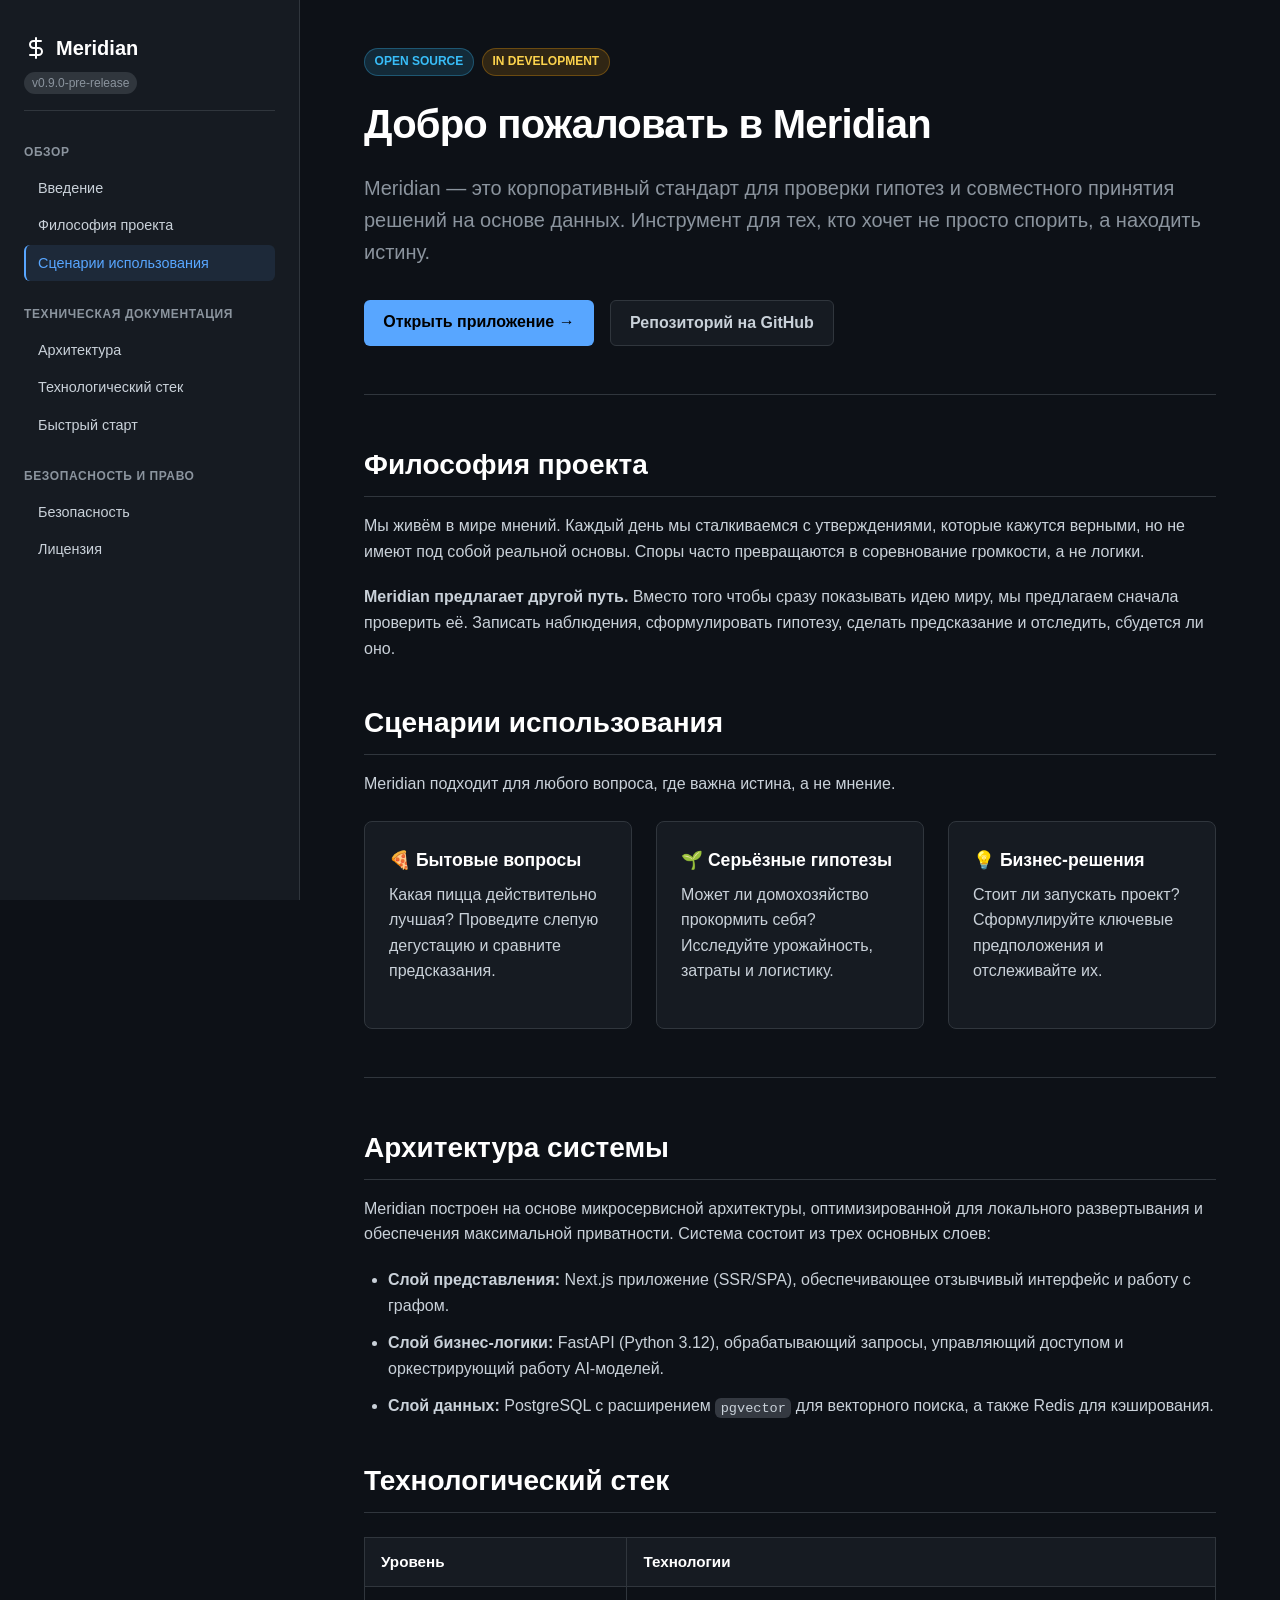
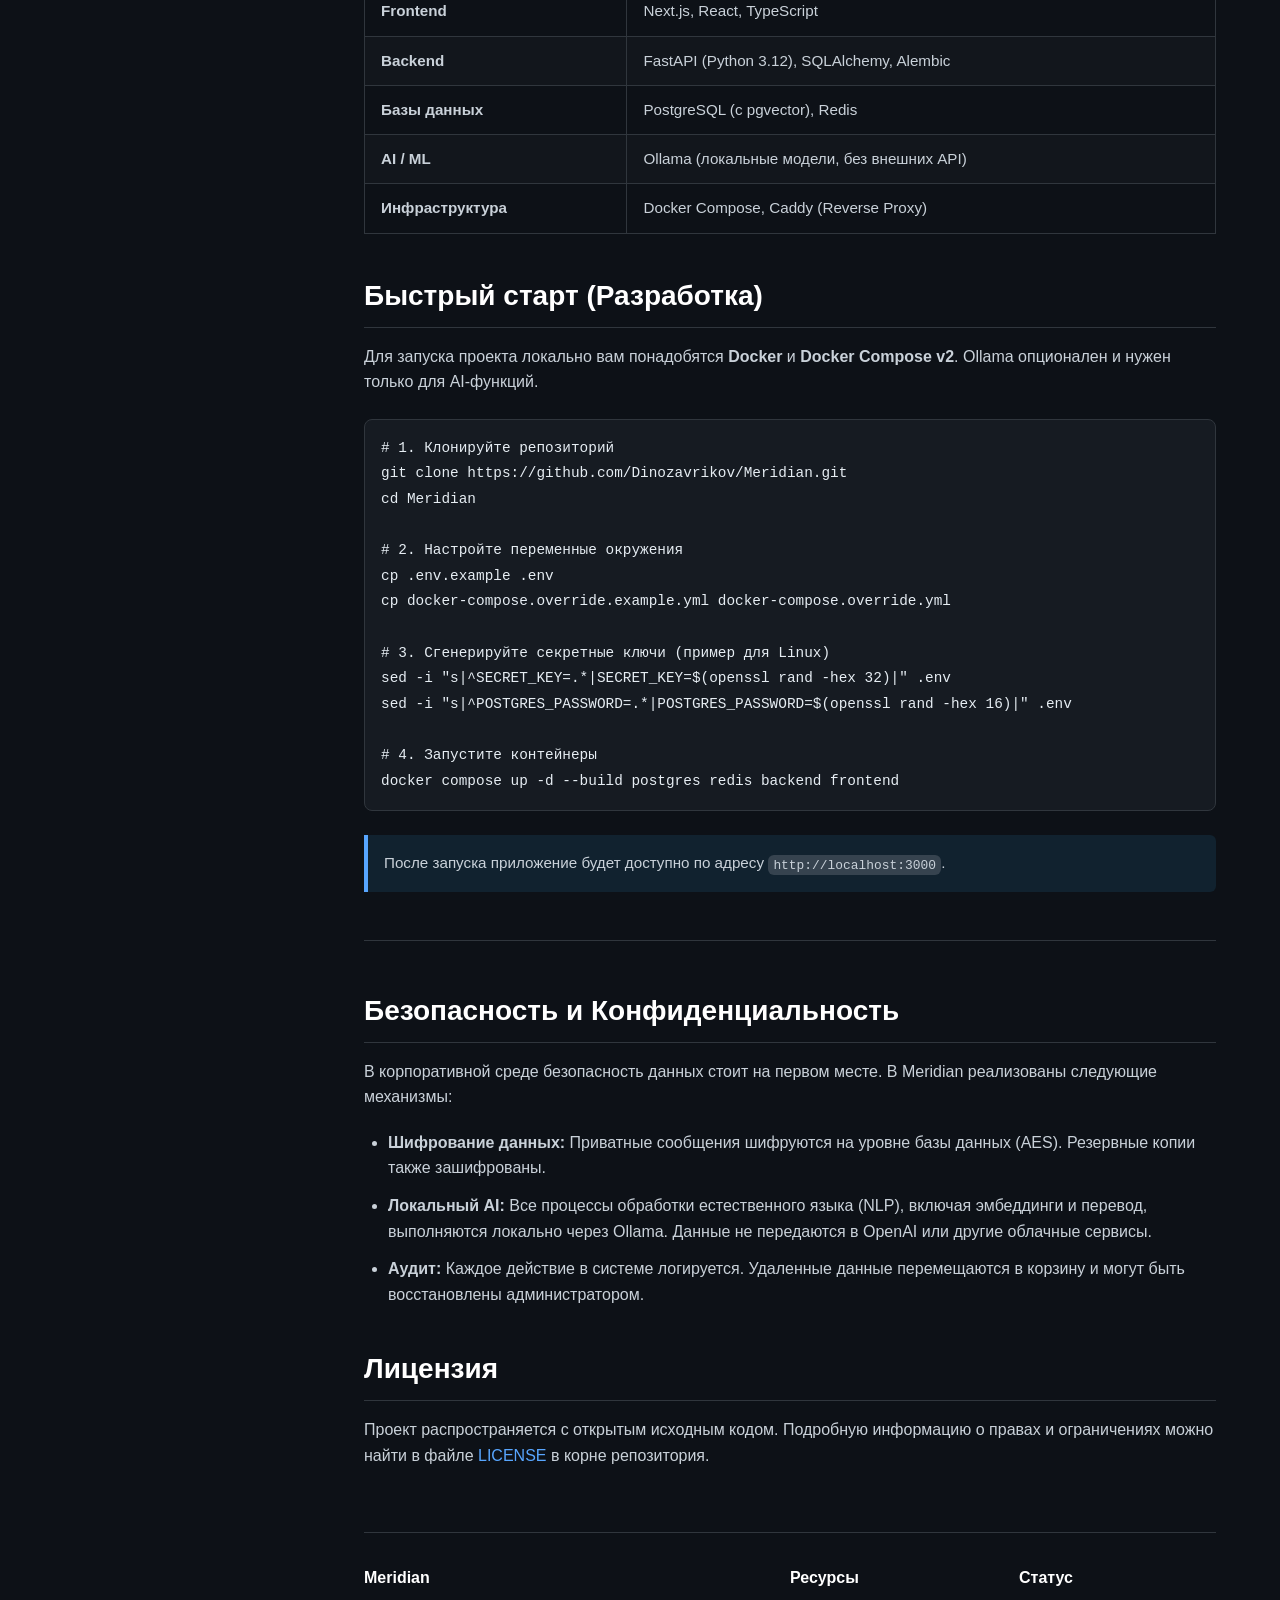
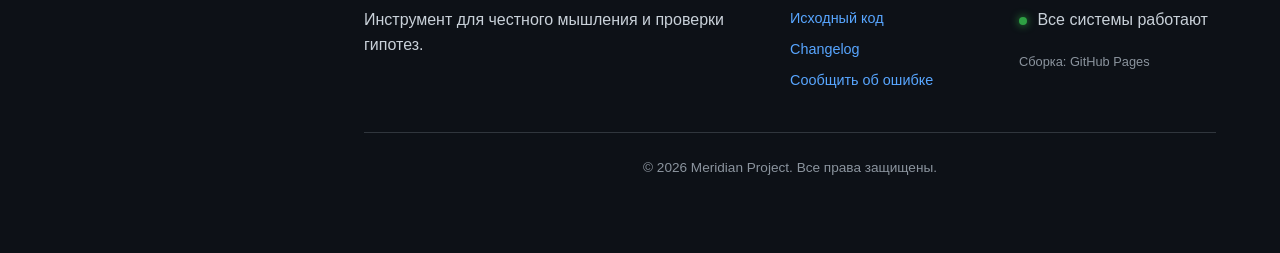
==== commit 7327286d: "feat: add enterprise technical documentation, architecture, and security sections" ====
--- a/index.html
+++ b/index.html
@@ -2,9 +2,10 @@
 <html lang="ru">
 <head>
     <meta charset="UTF-8">
+    <meta name="yandex-verification" content="67a9aa6c68951625" />
     <meta name="viewport" content="width=device-width, initial-scale=1.0">
-    <title>Meridian — Документация и руководство</title>
-    <meta name="description" content="Полное руководство по Meridian. Узнайте, как проверять идеи, вести наблюдения, создавать лаборатории и использовать инструменты для честного мышления. Всё о философии, возможностях и использовании.">
+    <title>Meridian — Документация и Руководство разработчика</title>
+    <meta name="description" content="Официальная документация Meridian. Архитектура, руководство по развертыванию, политика безопасности и философия проекта.">
     <link rel="stylesheet" href="assets/css/style.css">
 </head>
 <body>
@@ -12,129 +13,190 @@
         <!-- Боковое меню -->
         <aside class="sidebar">
             <div class="sidebar-header">
-                <a href="index.html" class="logo">Meridian</a>
-                <span class="version">v0.1 (pre-release)</span>
+                <a href="index.html" class="logo">
+                    <svg width="24" height="24" viewBox="0 0 24 24" fill="none" stroke="currentColor" stroke-width="2" stroke-linecap="round" stroke-linejoin="round"><path d="M12 2v20M17 5H9.5a3.5 3.5 0 0 0 0 7h5a3.5 3.5 0 0 1 0 7H6"/></svg>
+                    Meridian
+                </a>
+                <span class="version">v0.9.0-pre-release</span>
             </div>
+            
             <nav class="nav">
-                <ul>
-                    <li><a href="index.html" class="active">Введение</a></li>
-                    <li><a href="#philosophy">Философия</a></li>
-                    <li><a href="#how-it-works">Как это работает</a></li>
-                    <li><a href="#features">Возможности</a></li>
-                    <li><a href="#use-cases">Сценарии использования</a></li>
-                    <li><a href="#faq">Частые вопросы (FAQ)</a></li>
-                </ul>
+                <div class="nav-group">
+                    <span class="nav-title">Обзор</span>
+                    <ul>
+                        <li><a href="#introduction" class="active">Введение</a></li>
+                        <li><a href="#philosophy">Философия проекта</a></li>
+                        <li><a href="#use-cases">Сценарии использования</a></li>
+                    </ul>
+                </div>
+                <div class="nav-group">
+                    <span class="nav-title">Техническая документация</span>
+                    <ul>
+                        <li><a href="#architecture">Архитектура</a></li>
+                        <li><a href="#tech-stack">Технологический стек</a></li>
+                        <li><a href="#quick-start">Быстрый старт</a></li>
+                    </ul>
+                </div>
+                <div class="nav-group">
+                    <span class="nav-title">Безопасность и Право</span>
+                    <ul>
+                        <li><a href="#security">Безопасность</a></li>
+                        <li><a href="#license">Лицензия</a></li>
+                    </ul>
+                </div>
             </nav>
         </aside>
 
         <!-- Основной контент -->
         <main class="content">
-            <header class="page-header">
+            <header class="page-header" id="introduction">
+                <div class="badges">
+                    <span class="badge badge-primary">Open Source</span>
+                    <span class="badge badge-warning">In Development</span>
+                </div>
                 <h1>Добро пожаловать в Meridian</h1>
-                <p class="lead">Meridian — это инструмент для тех, кто хочет не просто спорить, а находить истину. Мы создали пространство, где идеи проверяются на прочность с помощью доказательств и совместного наблюдения.</p>
+                <p class="lead">Meridian — это корпоративный стандарт для проверки гипотез и совместного принятия решений на основе данных. Инструмент для тех, кто хочет не просто спорить, а находить истину.</p>
+                <div class="hero-actions">
+                    <a href="https://miridin.com" class="btn-primary">Открыть приложение →</a>
+                    <a href="https://github.com/Dinozavrikov/Meridian" class="btn-secondary">Репозиторий на GitHub</a>
+                </div>
             </header>
+
+            <hr class="divider">
 
             <section id="philosophy">
                 <h2>Философия проекта</h2>
                 <p>Мы живём в мире мнений. Каждый день мы сталкиваемся с утверждениями, которые кажутся верными, но не имеют под собой реальной основы. Споры часто превращаются в соревнование громкости, а не логики.</p>
-                <p><strong>Meridian предлагает другой путь.</strong> Вместо того чтобы сразу показывать идею миру, мы предлагаем сначала проверить её. Записать наблюдения, сформулировать гипотезу, сделать предсказание и отследить, сбудется ли оно. Только пройдя такую проверку, идея заслуживает внимания.</p>
-            </section>
-
-            <section id="how-it-works">
-                <h2>Как это работает: четыре шага</h2>
-                <div class="steps-list">
-                    <div class="step-item">
-                        <div class="step-num">1</div>
-                        <div class="step-content">
-                            <h3>Записывайте</h3>
-                            <p>Фиксируйте всё, что замечаете: наблюдения, гипотезы, вопросы, предсказания. Meridian связывает их в единый граф, а не в разрозненные заметки.</p>
-                        </div>
-                    </div>
-                    <div class="step-item">
-                        <div class="step-num">2</div>
-                        <div class="step-content">
-                            <h3>Формулируйте</h3>
-                            <p>Задайте себе вопрос: «Что бы доказало мою неправоту?» Проверьте, достаточно ли разнообразны ваши доказательства. Отделите факты от интерпретаций.</p>
-                        </div>
-                    </div>
-                    <div class="step-item">
-                        <div class="step-num">3</div>
-                        <div class="step-content">
-                            <h3>Проверяйте</h3>
-                            <p>Создайте <strong>лабораторию</strong> — общее пространство для проверки идеи. Пригласите людей, распределите роли, сохраняйте снимки состояния.</p>
-                        </div>
-                    </div>
-                    <div class="step-item">
-                        <div class="step-num">4</div>
-                        <div class="step-content">
-                            <h3>Сравнивайте</h3>
-                            <p>Смотрите, чьи предсказания сбылись. Учитесь на реальных результатах, а не на теориях. Meridian покажет, насколько хорошо вы предсказываете.</p>
-                        </div>
-                    </div>
-                </div>
-            </section>
-
-            <section id="features">
-                <h2>Ключевые возможности</h2>
-                <div class="feature-grid">
-                    <div class="feature-card">
-                        <h3>🧪 Лаборатории</h3>
-                        <p>Общее пространство вокруг одного вопроса. Приглашайте людей, давайте роли, сохраняйте снимки и смотрите, кто предсказывает лучше всех.</p>
-                    </div>
-                    <div class="feature-card">
-                        <h3>🧠 Граф мышления</h3>
-                        <p>Наблюдения, гипотезы, предсказания и вопросы — всё связано в граф, который можно исследовать и дополнять.</p>
-                    </div>
-                    <div class="feature-card">
-                        <h3>🔍 Инструменты честного мышления</h3>
-                        <p>Встроенные проверки на предвзятость. Заставьте себя искать опровержения, а не подтверждения.</p>
-                    </div>
-                    <div class="feature-card">
-                        <h3>🤖 Локальный AI</h3>
-                        <p>Перевод, классификация и эмбеддинги работают на вашей машине через Ollama. Никаких внешних AI-сервисов.</p>
-                    </div>
-                    <div class="feature-card">
-                        <h3>📜 Полная история</h3>
-                        <p>У каждой правки есть история с возможностью отмены. Удалённое ждёт в корзине.</p>
-                    </div>
-                    <div class="feature-card">
-                        <h3>🔐 Приватность</h3>
-                        <p>Личные сообщения зашифрованы в базе данных. Резервные копии зашифрованы и проверяются.</p>
-                    </div>
-                </div>
+                <p><strong>Meridian предлагает другой путь.</strong> Вместо того чтобы сразу показывать идею миру, мы предлагаем сначала проверить её. Записать наблюдения, сформулировать гипотезу, сделать предсказание и отследить, сбудется ли оно.</p>
             </section>
 
             <section id="use-cases">
                 <h2>Сценарии использования</h2>
                 <p>Meridian подходит для любого вопроса, где важна истина, а не мнение.</p>
-                <ul class="use-case-list">
-                    <li><strong>🍕 Бытовые вопросы:</strong> Какая пицца действительно лучшая? Проведите слепую дегустацию и сравните предсказания.</li>
-                    <li><strong>🌱 Серьёзные гипотезы:</strong> Может ли домохозяйство прокормить себя? Исследуйте урожайность, затраты и логистику.</li>
-                    <li><strong>💡 Бизнес-решения:</strong> Стоит ли запускать проект? Сформулируйте ключевые предположения и отслеживайте, какие из них подтверждаются.</li>
+                <div class="grid-3">
+                    <div class="card">
+                        <h3>🍕 Бытовые вопросы</h3>
+                        <p>Какая пицца действительно лучшая? Проведите слепую дегустацию и сравните предсказания.</p>
+                    </div>
+                    <div class="card">
+                        <h3>🌱 Серьёзные гипотезы</h3>
+                        <p>Может ли домохозяйство прокормить себя? Исследуйте урожайность, затраты и логистику.</p>
+                    </div>
+                    <div class="card">
+                        <h3>💡 Бизнес-решения</h3>
+                        <p>Стоит ли запускать проект? Сформулируйте ключевые предположения и отслеживайте их.</p>
+                    </div>
+                </div>
+            </section>
+
+            <hr class="divider">
+
+            <section id="architecture">
+                <h2>Архитектура системы</h2>
+                <p>Meridian построен на основе микросервисной архитектуры, оптимизированной для локального развертывания и обеспечения максимальной приватности. Система состоит из трех основных слоев:</p>
+                <ul class="styled-list">
+                    <li><strong>Слой представления:</strong> Next.js приложение (SSR/SPA), обеспечивающее отзывчивый интерфейс и работу с графом.</li>
+                    <li><strong>Слой бизнес-логики:</strong> FastAPI (Python 3.12), обрабатывающий запросы, управляющий доступом и оркестрирующий работу AI-моделей.</li>
+                    <li><strong>Слой данных:</strong> PostgreSQL с расширением <code>pgvector</code> для векторного поиска, а также Redis для кэширования.</li>
                 </ul>
             </section>
 
-            <section id="faq">
-                <h2>Частые вопросы (FAQ)</h2>
-                <div class="faq-list">
-                    <details>
-                        <summary>Это бесплатно?</summary>
-                        <p>Да, Meridian находится в активной разработке и доступен для экспериментов. Вы можете развернуть его локально или использовать публичный инстанс.</p>
-                    </details>
-                    <details>
-                        <summary>Мои данные в безопасности?</summary>
-                        <p>Мы уделяем этому первостепенное внимание. Приватные сообщения шифруются, а AI-функции работают локально. Однако помните, что проект находится в стадии pre-1.0, поэтому делайте резервные копии важных данных.</p>
-                    </details>
-                    <details>
-                        <summary>Нужно ли мне быть экспертом?</summary>
-                        <p>Нет. Meridian создан для обычных людей, которые хотят мыслить яснее. Инструменты подскажут, как правильно формулировать гипотезы и проверять их.</p>
-                    </details>
-                </div>
-            </section>
-
-            <div class="page-footer">
-                <p>Готовы попробовать? <a href="https://miridin.com" class="btn-primary">Перейти на Meridian →</a></p>
-            </div>
+            <section id="tech-stack">
+                <h2>Технологический стек</h2>
+                <table class="tech-table">
+                    <thead>
+                        <tr>
+                            <th>Уровень</th>
+                            <th>Технологии</th>
+                        </tr>
+                    </thead>
+                    <tbody>
+                        <tr>
+                            <td><strong>Frontend</strong></td>
+                            <td>Next.js, React, TypeScript</td>
+                        </tr>
+                        <tr>
+                            <td><strong>Backend</strong></td>
+                            <td>FastAPI (Python 3.12), SQLAlchemy, Alembic</td>
+                        </tr>
+                        <tr>
+                            <td><strong>Базы данных</strong></td>
+                            <td>PostgreSQL (с pgvector), Redis</td>
+                        </tr>
+                        <tr>
+                            <td><strong>AI / ML</strong></td>
+                            <td>Ollama (локальные модели, без внешних API)</td>
+                        </tr>
+                        <tr>
+                            <td><strong>Инфраструктура</strong></td>
+                            <td>Docker Compose, Caddy (Reverse Proxy)</td>
+                        </tr>
+                    </tbody>
+                </table>
+            </section>
+
+            <section id="quick-start">
+                <h2>Быстрый старт (Разработка)</h2>
+                <p>Для запуска проекта локально вам понадобятся <strong>Docker</strong> и <strong>Docker Compose v2</strong>. Ollama опционален и нужен только для AI-функций.</p>
+                <pre><code># 1. Клонируйте репозиторий
+git clone https://github.com/Dinozavrikov/Meridian.git
+cd Meridian
+
+# 2. Настройте переменные окружения
+cp .env.example .env
+cp docker-compose.override.example.yml docker-compose.override.yml
+
+# 3. Сгенерируйте секретные ключи (пример для Linux)
+sed -i "s|^SECRET_KEY=.*|SECRET_KEY=$(openssl rand -hex 32)|" .env
+sed -i "s|^POSTGRES_PASSWORD=.*|POSTGRES_PASSWORD=$(openssl rand -hex 16)|" .env
+
+# 4. Запустите контейнеры
+docker compose up -d --build postgres redis backend frontend</code></pre>
+                <p class="note">После запуска приложение будет доступно по адресу <code>http://localhost:3000</code>.</p>
+            </section>
+
+            <hr class="divider">
+
+            <section id="security">
+                <h2>Безопасность и Конфиденциальность</h2>
+                <p>В корпоративной среде безопасность данных стоит на первом месте. В Meridian реализованы следующие механизмы:</p>
+                <ul class="styled-list">
+                    <li><strong>Шифрование данных:</strong> Приватные сообщения шифруются на уровне базы данных (AES). Резервные копии также зашифрованы.</li>
+                    <li><strong>Локальный AI:</strong> Все процессы обработки естественного языка (NLP), включая эмбеддинги и перевод, выполняются локально через Ollama. Данные не передаются в OpenAI или другие облачные сервисы.</li>
+                    <li><strong>Аудит:</strong> Каждое действие в системе логируется. Удаленные данные перемещаются в корзину и могут быть восстановлены администратором.</li>
+                </ul>
+            </section>
+
+            <section id="license">
+                <h2>Лицензия</h2>
+                <p>Проект распространяется с открытым исходным кодом. Подробную информацию о правах и ограничениях можно найти в файле <a href="https://github.com/Dinozavrikov/Meridian/blob/main/LICENSE">LICENSE</a> в корне репозитория.</p>
+            </section>
+
+            <!-- Футер -->
+            <footer class="site-footer">
+                <div class="footer-grid">
+                    <div class="footer-col">
+                        <h4>Meridian</h4>
+                        <p>Инструмент для честного мышления и проверки гипотез.</p>
+                    </div>
+                    <div class="footer-col">
+                        <h4>Ресурсы</h4>
+                        <ul>
+                            <li><a href="https://github.com/Dinozavrikov/Meridian">Исходный код</a></li>
+                            <li><a href="https://github.com/Dinozavrikov/Meridian/blob/main/CHANGELOG.md">Changelog</a></li>
+                            <li><a href="https://github.com/Dinozavrikov/Meridian/issues">Сообщить об ошибке</a></li>
+                        </ul>
+                    </div>
+                    <div class="footer-col">
+                        <h4>Статус</h4>
+                        <p><span class="status-dot"></span> Все системы работают</p>
+                        <p style="font-size: 0.8rem; color: var(--muted); margin-top: 0.5rem;">Сборка: GitHub Pages</p>
+                    </div>
+                </div>
+                <div class="footer-bottom">
+                    <p>&copy; 2026 Meridian Project. Все права защищены.</p>
+                </div>
+            </footer>
         </main>
     </div>
     <script src="assets/js/main.js"></script>
--- a/assets/css/style.css
+++ b/assets/css/style.css
@@ -1,21 +1,38 @@
 :root {
-    --bg: #0f172a;
-    --surface: #1e293b;
-    --text: #e2e8f0;
-    --muted: #94a3b8;
-    --accent: #38bdf8;
-    --border: #334155;
-    --sidebar-width: 280px;
+    --bg: #0d1117;          /* GitHub Dark Dimmed */
+    --surface: #161b22;
+    --surface-hover: #21262d;
+    --text: #c9d1d9;
+    --heading: #ffffff;
+    --muted: #8b949e;
+    --accent: #58a6ff;
+    --accent-hover: #79c0ff;
+    --border: #30363d;
+    --sidebar-width: 300px;
+    --font-sans: -apple-system, BlinkMacSystemFont, "Segoe UI", Helvetica, Arial, sans-serif;
+    --font-mono: ui-monospace, SFMono-Regular, "SF Mono", Menlo, Consolas, "Liberation Mono", monospace;
 }
+
 * { box-sizing: border-box; margin: 0; padding: 0; }
+
 body {
-    font-family: -apple-system, BlinkMacSystemFont, "Segoe UI", Roboto, Helvetica, Arial, sans-serif;
+    font-family: var(--font-sans);
     background-color: var(--bg);
     color: var(--text);
-    line-height: 1.7;
+    line-height: 1.6;
+    font-size: 16px;
 }
-a { color: var(--accent); text-decoration: none; }
-a:hover { text-decoration: underline; }
+
+a { color: var(--accent); text-decoration: none; transition: color 0.2s; }
+a:hover { color: var(--accent-hover); text-decoration: underline; }
+
+code {
+    font-family: var(--font-mono);
+    background: rgba(110,118,129,0.4);
+    padding: 0.2em 0.4em;
+    border-radius: 6px;
+    font-size: 85%;
+}
 
 /* Layout */
 .layout { display: flex; min-height: 100vh; }
@@ -25,28 +42,29 @@
     width: var(--sidebar-width);
     background: var(--surface);
     border-right: 1px solid var(--border);
-    padding: 2rem 1.5rem;
     position: fixed;
     height: 100vh;
     overflow-y: auto;
+    padding: 2rem 1.5rem;
 }
-.sidebar-header { margin-bottom: 2rem; }
-.logo { font-size: 1.5rem; font-weight: 800; color: #fff; }
-.version { display: block; font-size: 0.8rem; color: var(--muted); margin-top: 0.2rem; }
+.sidebar-header { margin-bottom: 2rem; padding-bottom: 1rem; border-bottom: 1px solid var(--border); }
+.logo { display: flex; align-items: center; gap: 0.5rem; font-size: 1.25rem; font-weight: 700; color: var(--heading); }
+.version { display: inline-block; margin-top: 0.5rem; font-size: 0.75rem; background: var(--border); padding: 0.1rem 0.5rem; border-radius: 12px; color: var(--muted); }
+
+.nav-group { margin-bottom: 1.5rem; }
+.nav-title { display: block; font-size: 0.75rem; text-transform: uppercase; letter-spacing: 0.05em; color: var(--muted); margin-bottom: 0.5rem; font-weight: 600; }
 .nav ul { list-style: none; }
-.nav li { margin-bottom: 0.5rem; }
+.nav li { margin-bottom: 0.1rem; }
 .nav a {
     display: block;
-    padding: 0.6rem 1rem;
+    padding: 0.4rem 0.75rem;
     border-radius: 6px;
-    color: var(--muted);
-    transition: all 0.2s;
+    color: var(--text);
+    font-size: 0.9rem;
+    border-left: 2px solid transparent;
 }
-.nav a:hover, .nav a.active {
-    background: rgba(56, 189, 248, 0.1);
-    color: var(--accent);
-    text-decoration: none;
-}
+.nav a:hover { background: var(--surface-hover); text-decoration: none; }
+.nav a.active { background: rgba(88,166,255,0.1); color: var(--accent); border-left-color: var(--accent); font-weight: 500; }
 
 /* Content */
 .content {
@@ -55,89 +73,63 @@
     padding: 3rem 4rem;
     max-width: 1000px;
 }
-.page-header { margin-bottom: 3rem; }
-h1 { font-size: 2.5rem; margin-bottom: 1rem; letter-spacing: -0.02em; }
-.lead { font-size: 1.2rem; color: var(--muted); }
-h2 { font-size: 1.8rem; margin: 2.5rem 0 1rem; border-bottom: 1px solid var(--border); padding-bottom: 0.5rem; }
-h3 { font-size: 1.2rem; margin: 1.5rem 0 0.5rem; color: var(--accent); }
-p { margin-bottom: 1rem; }
-ul, ol { margin-bottom: 1rem; padding-left: 1.5rem; }
-li { margin-bottom: 0.5rem; }
+.page-header { margin-bottom: 2rem; }
+h1 { font-size: 2.5rem; color: var(--heading); margin-bottom: 1rem; letter-spacing: -0.02em; }
+.lead { font-size: 1.25rem; color: var(--muted); margin-bottom: 2rem; }
+h2 { font-size: 1.75rem; color: var(--heading); margin: 2.5rem 0 1rem; border-bottom: 1px solid var(--border); padding-bottom: 0.5rem; }
+h3 { font-size: 1.1rem; color: var(--heading); margin-bottom: 0.5rem; }
+p { margin-bottom: 1.25rem; }
 
-/* Steps */
-.steps-list { display: flex; flex-direction: column; gap: 1.5rem; margin: 2rem 0; }
-.step-item { display: flex; gap: 1.5rem; align-items: flex-start; }
-.step-num {
-    flex-shrink: 0;
-    width: 40px; height: 40px;
-    background: var(--accent);
-    color: var(--bg);
-    border-radius: 50%;
-    display: flex; align-items: center; justify-content: center;
-    font-weight: 800; font-size: 1.2rem;
-    margin-top: 0.2rem;
-}
+/* Badges & Buttons */
+.badges { display: flex; gap: 0.5rem; margin-bottom: 1rem; }
+.badge { font-size: 0.75rem; font-weight: 600; padding: 0.2rem 0.6rem; border-radius: 20px; text-transform: uppercase; }
+.badge-primary { background: rgba(56,189,248,0.15); color: #38bdf8; border: 1px solid rgba(56,189,248,0.3); }
+.badge-warning { background: rgba(245,158,11,0.15); color: #fcd34d; border: 1px solid rgba(245,158,11,0.3); }
 
-/* Features Grid */
-.feature-grid {
-    display: grid;
-    grid-template-columns: repeat(auto-fit, minmax(280px, 1fr));
-    gap: 1.5rem;
-    margin: 2rem 0;
-}
-.feature-card {
-    background: var(--surface);
-    padding: 1.5rem;
-    border-radius: 8px;
-    border: 1px solid var(--border);
-}
-.feature-card h3 { margin-top: 0; }
+.hero-actions { display: flex; gap: 1rem; }
+.btn-primary { display: inline-block; background: var(--accent); color: #000; padding: 0.6rem 1.2rem; border-radius: 6px; font-weight: 600; }
+.btn-primary:hover { background: var(--accent-hover); text-decoration: none; }
+.btn-secondary { display: inline-block; background: var(--surface); color: var(--text); border: 1px solid var(--border); padding: 0.6rem 1.2rem; border-radius: 6px; font-weight: 600; }
+.btn-secondary:hover { background: var(--surface-hover); text-decoration: none; border-color: var(--muted); }
 
-/* Use cases */
-.use-case-list { list-style: none; padding: 0; }
-.use-case-list li {
-    background: var(--surface);
-    padding: 1rem 1.5rem;
-    border-radius: 8px;
-    border-left: 4px solid var(--accent);
-    margin-bottom: 1rem;
-}
+/* Grids & Cards */
+.grid-3 { display: grid; grid-template-columns: repeat(auto-fit, minmax(250px, 1fr)); gap: 1.5rem; margin-top: 1.5rem; }
+.card { background: var(--surface); border: 1px solid var(--border); border-radius: 8px; padding: 1.5rem; transition: transform 0.2s; }
+.card:hover { transform: translateY(-2px); border-color: var(--muted); }
 
-/* FAQ */
-.faq-list { display: flex; flex-direction: column; gap: 1rem; }
-details {
-    background: var(--surface);
-    border: 1px solid var(--border);
-    border-radius: 8px;
-    padding: 0.5rem 1rem;
-}
-summary {
-    cursor: pointer;
-    font-weight: 600;
-    padding: 0.5rem;
-    outline: none;
-}
-summary:hover { color: var(--accent); }
-details p { margin-top: 0.5rem; padding: 0 0.5rem; color: var(--muted); }
+/* Lists */
+.styled-list { padding-left: 1.5rem; margin-bottom: 1.5rem; }
+.styled-list li { margin-bottom: 0.75rem; }
 
-/* Footer & Buttons */
-.page-footer { margin-top: 4rem; padding-top: 2rem; border-top: 1px solid var(--border); text-align: center; }
-.btn-primary {
-    display: inline-block;
-    background: var(--accent);
-    color: var(--bg);
-    padding: 0.8rem 2rem;
-    border-radius: 8px;
-    font-weight: 700;
-    text-decoration: none;
-    margin-top: 1rem;
-    transition: opacity 0.2s;
-}
-.btn-primary:hover { opacity: 0.9; text-decoration: none; }
+/* Tables */
+.tech-table { width: 100%; border-collapse: collapse; margin: 1.5rem 0; font-size: 0.95rem; }
+.tech-table th, .tech-table td { padding: 0.75rem 1rem; border: 1px solid var(--border); text-align: left; }
+.tech-table th { background: var(--surface); color: var(--heading); font-weight: 600; }
+.tech-table tr:nth-child(even) { background: rgba(255,255,255,0.02); }
+
+/* Code Blocks */
+pre { background: var(--surface); border: 1px solid var(--border); border-radius: 8px; padding: 1rem; overflow-x: auto; margin: 1.5rem 0; }
+pre code { background: transparent; padding: 0; font-size: 0.9rem; color: #e6edf3; }
+.note { background: rgba(56,189,248,0.1); border-left: 4px solid var(--accent); padding: 1rem; border-radius: 0 6px 6px 0; font-size: 0.95rem; }
+
+/* Divider */
+.divider { border: 0; height: 1px; background: var(--border); margin: 3rem 0; }
+
+/* Footer */
+.site-footer { margin-top: 4rem; padding-top: 2rem; border-top: 1px solid var(--border); }
+.footer-grid { display: grid; grid-template-columns: 2fr 1fr 1fr; gap: 2rem; margin-bottom: 2rem; }
+.footer-col h4 { color: var(--heading); font-size: 1rem; margin-bottom: 1rem; }
+.footer-col ul { list-style: none; }
+.footer-col ul li { margin-bottom: 0.5rem; font-size: 0.9rem; }
+.footer-bottom { text-align: center; padding-top: 1.5rem; border-top: 1px solid var(--border); font-size: 0.85rem; color: var(--muted); }
+
+.status-dot { display: inline-block; width: 8px; height: 8px; background: #2ea043; border-radius: 50%; margin-right: 6px; box-shadow: 0 0 8px #2ea043; }
 
 /* Mobile */
 @media (max-width: 768px) {
     .layout { flex-direction: column; }
-    .sidebar { position: relative; width: 100%; height: auto; border-right: none; border-bottom: 1px solid var(--border); }
+    .sidebar { position: relative; width: 100%; height: auto; border-right: none; border-bottom: 1px solid var(--border); padding: 1.5rem; }
     .content { margin-left: 0; padding: 2rem 1.5rem; }
+    .footer-grid { grid-template-columns: 1fr; }
+    .hero-actions { flex-direction: column; }
 }
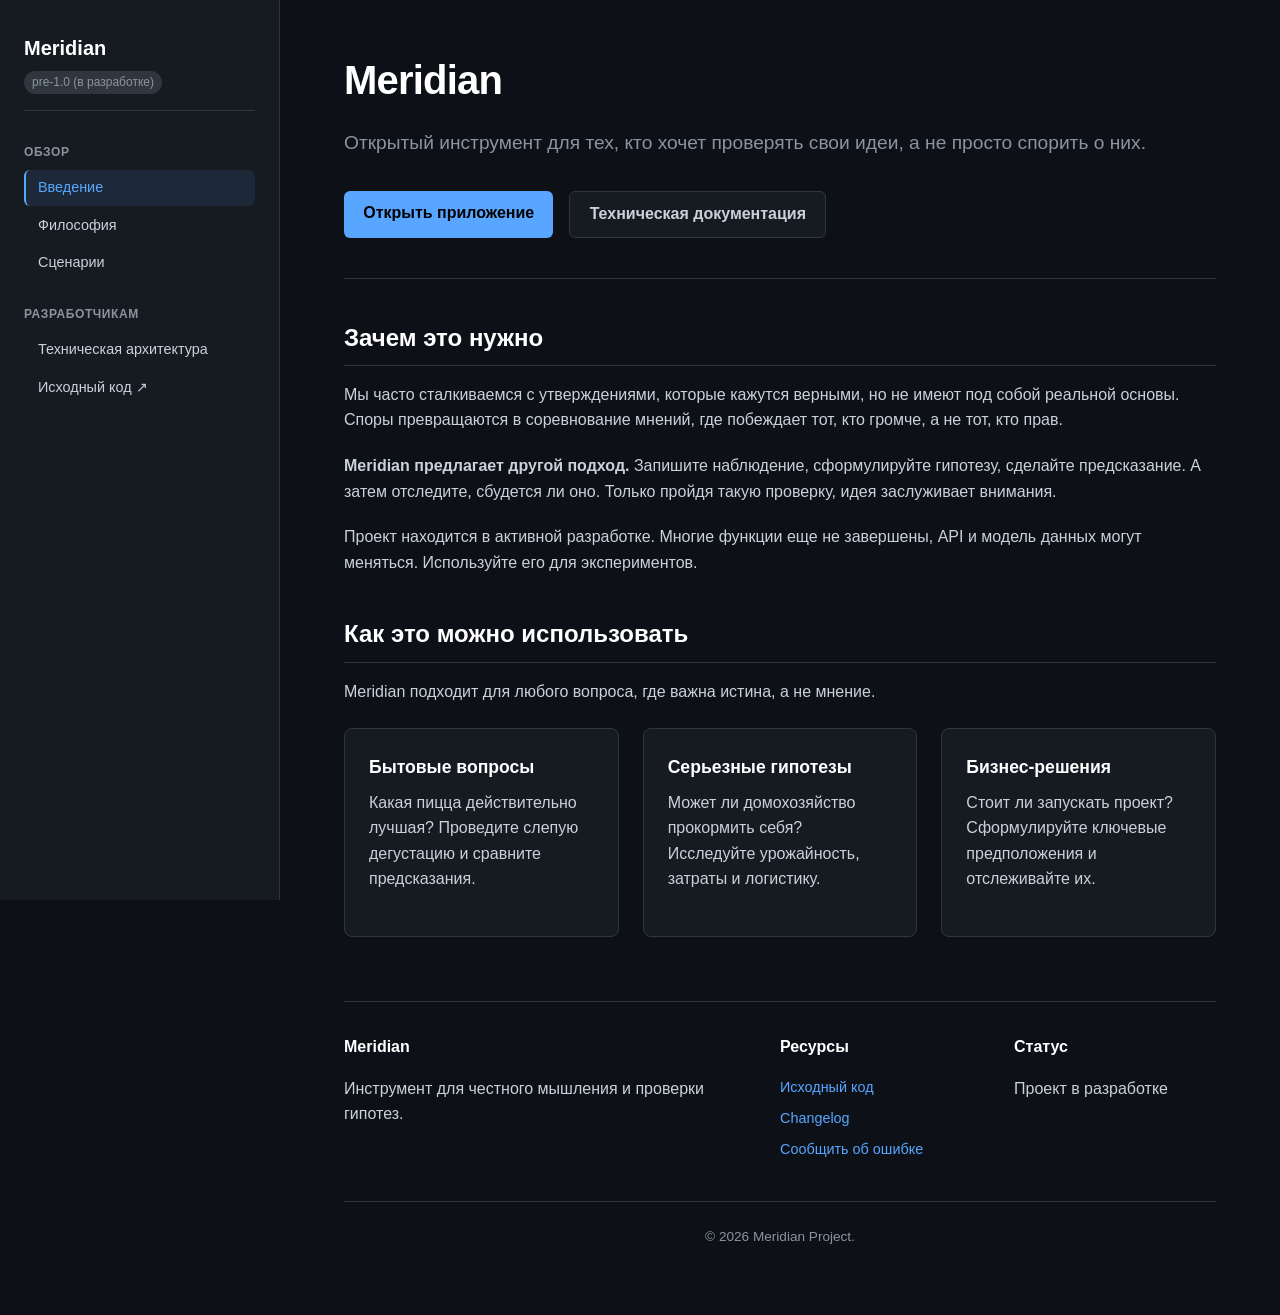
==== commit 54bcd575: "feat: split into two pages, add honest tech docs, remove 'yo' letter" ====
--- a/index.html
+++ b/index.html
@@ -4,8 +4,8 @@
     <meta charset="UTF-8">
     <meta name="yandex-verification" content="67a9aa6c68951625" />
     <meta name="viewport" content="width=device-width, initial-scale=1.0">
-    <title>Meridian — Документация и Руководство разработчика</title>
-    <meta name="description" content="Официальная документация Meridian. Архитектура, руководство по развертыванию, политика безопасности и философия проекта.">
+    <title>Meridian — Инструмент для проверки идей</title>
+    <meta name="description" content="Meridian - это открытый проект для проверки гипотез. Записывайте наблюдения, делайте предсказания и проверяйте их вместе с другими.">
     <link rel="stylesheet" href="assets/css/style.css">
 </head>
 <body>
@@ -13,35 +13,24 @@
         <!-- Боковое меню -->
         <aside class="sidebar">
             <div class="sidebar-header">
-                <a href="index.html" class="logo">
-                    <svg width="24" height="24" viewBox="0 0 24 24" fill="none" stroke="currentColor" stroke-width="2" stroke-linecap="round" stroke-linejoin="round"><path d="M12 2v20M17 5H9.5a3.5 3.5 0 0 0 0 7h5a3.5 3.5 0 0 1 0 7H6"/></svg>
-                    Meridian
-                </a>
-                <span class="version">v0.9.0-pre-release</span>
+                <a href="index.html" class="logo">Meridian</a>
+                <span class="version">pre-1.0 (в разработке)</span>
             </div>
             
             <nav class="nav">
                 <div class="nav-group">
                     <span class="nav-title">Обзор</span>
                     <ul>
-                        <li><a href="#introduction" class="active">Введение</a></li>
-                        <li><a href="#philosophy">Философия проекта</a></li>
-                        <li><a href="#use-cases">Сценарии использования</a></li>
+                        <li><a href="index.html#introduction" class="active">Введение</a></li>
+                        <li><a href="index.html#philosophy">Философия</a></li>
+                        <li><a href="index.html#use-cases">Сценарии</a></li>
                     </ul>
                 </div>
                 <div class="nav-group">
-                    <span class="nav-title">Техническая документация</span>
+                    <span class="nav-title">Разработчикам</span>
                     <ul>
-                        <li><a href="#architecture">Архитектура</a></li>
-                        <li><a href="#tech-stack">Технологический стек</a></li>
-                        <li><a href="#quick-start">Быстрый старт</a></li>
-                    </ul>
-                </div>
-                <div class="nav-group">
-                    <span class="nav-title">Безопасность и Право</span>
-                    <ul>
-                        <li><a href="#security">Безопасность</a></li>
-                        <li><a href="#license">Лицензия</a></li>
+                        <li><a href="docs.html">Техническая архитектура</a></li>
+                        <li><a href="https://github.com/Dinozavrikov/Meridian" target="_blank" rel="noopener">Исходный код ↗</a></li>
                     </ul>
                 </div>
             </nav>
@@ -50,126 +39,40 @@
         <!-- Основной контент -->
         <main class="content">
             <header class="page-header" id="introduction">
-                <div class="badges">
-                    <span class="badge badge-primary">Open Source</span>
-                    <span class="badge badge-warning">In Development</span>
-                </div>
-                <h1>Добро пожаловать в Meridian</h1>
-                <p class="lead">Meridian — это корпоративный стандарт для проверки гипотез и совместного принятия решений на основе данных. Инструмент для тех, кто хочет не просто спорить, а находить истину.</p>
+                <h1>Meridian</h1>
+                <p class="lead">Открытый инструмент для тех, кто хочет проверять свои идеи, а не просто спорить о них.</p>
                 <div class="hero-actions">
-                    <a href="https://miridin.com" class="btn-primary">Открыть приложение →</a>
-                    <a href="https://github.com/Dinozavrikov/Meridian" class="btn-secondary">Репозиторий на GitHub</a>
+                    <a href="https://miridin.com" class="btn-primary">Открыть приложение</a>
+                    <a href="docs.html" class="btn-secondary">Техническая документация</a>
                 </div>
             </header>
 
             <hr class="divider">
 
             <section id="philosophy">
-                <h2>Философия проекта</h2>
-                <p>Мы живём в мире мнений. Каждый день мы сталкиваемся с утверждениями, которые кажутся верными, но не имеют под собой реальной основы. Споры часто превращаются в соревнование громкости, а не логики.</p>
-                <p><strong>Meridian предлагает другой путь.</strong> Вместо того чтобы сразу показывать идею миру, мы предлагаем сначала проверить её. Записать наблюдения, сформулировать гипотезу, сделать предсказание и отследить, сбудется ли оно.</p>
+                <h2>Зачем это нужно</h2>
+                <p>Мы часто сталкиваемся с утверждениями, которые кажутся верными, но не имеют под собой реальной основы. Споры превращаются в соревнование мнений, где побеждает тот, кто громче, а не тот, кто прав.</p>
+                <p><strong>Meridian предлагает другой подход.</strong> Запишите наблюдение, сформулируйте гипотезу, сделайте предсказание. А затем отследите, сбудется ли оно. Только пройдя такую проверку, идея заслуживает внимания.</p>
+                <p>Проект находится в активной разработке. Многие функции еще не завершены, API и модель данных могут меняться. Используйте его для экспериментов.</p>
             </section>
 
             <section id="use-cases">
-                <h2>Сценарии использования</h2>
+                <h2>Как это можно использовать</h2>
                 <p>Meridian подходит для любого вопроса, где важна истина, а не мнение.</p>
                 <div class="grid-3">
                     <div class="card">
-                        <h3>🍕 Бытовые вопросы</h3>
+                        <h3>Бытовые вопросы</h3>
                         <p>Какая пицца действительно лучшая? Проведите слепую дегустацию и сравните предсказания.</p>
                     </div>
                     <div class="card">
-                        <h3>🌱 Серьёзные гипотезы</h3>
+                        <h3>Серьезные гипотезы</h3>
                         <p>Может ли домохозяйство прокормить себя? Исследуйте урожайность, затраты и логистику.</p>
                     </div>
                     <div class="card">
-                        <h3>💡 Бизнес-решения</h3>
+                        <h3>Бизнес-решения</h3>
                         <p>Стоит ли запускать проект? Сформулируйте ключевые предположения и отслеживайте их.</p>
                     </div>
                 </div>
-            </section>
-
-            <hr class="divider">
-
-            <section id="architecture">
-                <h2>Архитектура системы</h2>
-                <p>Meridian построен на основе микросервисной архитектуры, оптимизированной для локального развертывания и обеспечения максимальной приватности. Система состоит из трех основных слоев:</p>
-                <ul class="styled-list">
-                    <li><strong>Слой представления:</strong> Next.js приложение (SSR/SPA), обеспечивающее отзывчивый интерфейс и работу с графом.</li>
-                    <li><strong>Слой бизнес-логики:</strong> FastAPI (Python 3.12), обрабатывающий запросы, управляющий доступом и оркестрирующий работу AI-моделей.</li>
-                    <li><strong>Слой данных:</strong> PostgreSQL с расширением <code>pgvector</code> для векторного поиска, а также Redis для кэширования.</li>
-                </ul>
-            </section>
-
-            <section id="tech-stack">
-                <h2>Технологический стек</h2>
-                <table class="tech-table">
-                    <thead>
-                        <tr>
-                            <th>Уровень</th>
-                            <th>Технологии</th>
-                        </tr>
-                    </thead>
-                    <tbody>
-                        <tr>
-                            <td><strong>Frontend</strong></td>
-                            <td>Next.js, React, TypeScript</td>
-                        </tr>
-                        <tr>
-                            <td><strong>Backend</strong></td>
-                            <td>FastAPI (Python 3.12), SQLAlchemy, Alembic</td>
-                        </tr>
-                        <tr>
-                            <td><strong>Базы данных</strong></td>
-                            <td>PostgreSQL (с pgvector), Redis</td>
-                        </tr>
-                        <tr>
-                            <td><strong>AI / ML</strong></td>
-                            <td>Ollama (локальные модели, без внешних API)</td>
-                        </tr>
-                        <tr>
-                            <td><strong>Инфраструктура</strong></td>
-                            <td>Docker Compose, Caddy (Reverse Proxy)</td>
-                        </tr>
-                    </tbody>
-                </table>
-            </section>
-
-            <section id="quick-start">
-                <h2>Быстрый старт (Разработка)</h2>
-                <p>Для запуска проекта локально вам понадобятся <strong>Docker</strong> и <strong>Docker Compose v2</strong>. Ollama опционален и нужен только для AI-функций.</p>
-                <pre><code># 1. Клонируйте репозиторий
-git clone https://github.com/Dinozavrikov/Meridian.git
-cd Meridian
-
-# 2. Настройте переменные окружения
-cp .env.example .env
-cp docker-compose.override.example.yml docker-compose.override.yml
-
-# 3. Сгенерируйте секретные ключи (пример для Linux)
-sed -i "s|^SECRET_KEY=.*|SECRET_KEY=$(openssl rand -hex 32)|" .env
-sed -i "s|^POSTGRES_PASSWORD=.*|POSTGRES_PASSWORD=$(openssl rand -hex 16)|" .env
-
-# 4. Запустите контейнеры
-docker compose up -d --build postgres redis backend frontend</code></pre>
-                <p class="note">После запуска приложение будет доступно по адресу <code>http://localhost:3000</code>.</p>
-            </section>
-
-            <hr class="divider">
-
-            <section id="security">
-                <h2>Безопасность и Конфиденциальность</h2>
-                <p>В корпоративной среде безопасность данных стоит на первом месте. В Meridian реализованы следующие механизмы:</p>
-                <ul class="styled-list">
-                    <li><strong>Шифрование данных:</strong> Приватные сообщения шифруются на уровне базы данных (AES). Резервные копии также зашифрованы.</li>
-                    <li><strong>Локальный AI:</strong> Все процессы обработки естественного языка (NLP), включая эмбеддинги и перевод, выполняются локально через Ollama. Данные не передаются в OpenAI или другие облачные сервисы.</li>
-                    <li><strong>Аудит:</strong> Каждое действие в системе логируется. Удаленные данные перемещаются в корзину и могут быть восстановлены администратором.</li>
-                </ul>
-            </section>
-
-            <section id="license">
-                <h2>Лицензия</h2>
-                <p>Проект распространяется с открытым исходным кодом. Подробную информацию о правах и ограничениях можно найти в файле <a href="https://github.com/Dinozavrikov/Meridian/blob/main/LICENSE">LICENSE</a> в корне репозитория.</p>
             </section>
 
             <!-- Футер -->
@@ -189,12 +92,11 @@
                     </div>
                     <div class="footer-col">
                         <h4>Статус</h4>
-                        <p><span class="status-dot"></span> Все системы работают</p>
-                        <p style="font-size: 0.8rem; color: var(--muted); margin-top: 0.5rem;">Сборка: GitHub Pages</p>
+                        <p>Проект в разработке</p>
                     </div>
                 </div>
                 <div class="footer-bottom">
-                    <p>&copy; 2026 Meridian Project. Все права защищены.</p>
+                    <p>&copy; 2026 Meridian Project.</p>
                 </div>
             </footer>
         </main>
--- a/assets/css/style.css
+++ b/assets/css/style.css
@@ -1,5 +1,5 @@
 :root {
-    --bg: #0d1117;          /* GitHub Dark Dimmed */
+    --bg: #0d1117;
     --surface: #161b22;
     --surface-hover: #21262d;
     --text: #c9d1d9;
@@ -8,9 +8,9 @@
     --accent: #58a6ff;
     --accent-hover: #79c0ff;
     --border: #30363d;
-    --sidebar-width: 300px;
+    --sidebar-width: 280px;
     --font-sans: -apple-system, BlinkMacSystemFont, "Segoe UI", Helvetica, Arial, sans-serif;
-    --font-mono: ui-monospace, SFMono-Regular, "SF Mono", Menlo, Consolas, "Liberation Mono", monospace;
+    --font-mono: ui-monospace, SFMono-Regular, Menlo, Consolas, monospace;
 }
 
 * { box-sizing: border-box; margin: 0; padding: 0; }
@@ -48,8 +48,8 @@
     padding: 2rem 1.5rem;
 }
 .sidebar-header { margin-bottom: 2rem; padding-bottom: 1rem; border-bottom: 1px solid var(--border); }
-.logo { display: flex; align-items: center; gap: 0.5rem; font-size: 1.25rem; font-weight: 700; color: var(--heading); }
-.version { display: inline-block; margin-top: 0.5rem; font-size: 0.75rem; background: var(--border); padding: 0.1rem 0.5rem; border-radius: 12px; color: var(--muted); }
+.logo { display: block; font-size: 1.25rem; font-weight: 700; color: var(--heading); margin-bottom: 0.25rem; }
+.version { display: inline-block; font-size: 0.75rem; background: var(--border); padding: 0.1rem 0.5rem; border-radius: 12px; color: var(--muted); }
 
 .nav-group { margin-bottom: 1.5rem; }
 .nav-title { display: block; font-size: 0.75rem; text-transform: uppercase; letter-spacing: 0.05em; color: var(--muted); margin-bottom: 0.5rem; font-weight: 600; }
@@ -75,17 +75,12 @@
 }
 .page-header { margin-bottom: 2rem; }
 h1 { font-size: 2.5rem; color: var(--heading); margin-bottom: 1rem; letter-spacing: -0.02em; }
-.lead { font-size: 1.25rem; color: var(--muted); margin-bottom: 2rem; }
-h2 { font-size: 1.75rem; color: var(--heading); margin: 2.5rem 0 1rem; border-bottom: 1px solid var(--border); padding-bottom: 0.5rem; }
+.lead { font-size: 1.2rem; color: var(--muted); margin-bottom: 2rem; }
+h2 { font-size: 1.5rem; color: var(--heading); margin: 2.5rem 0 1rem; border-bottom: 1px solid var(--border); padding-bottom: 0.5rem; }
 h3 { font-size: 1.1rem; color: var(--heading); margin-bottom: 0.5rem; }
 p { margin-bottom: 1.25rem; }
 
-/* Badges & Buttons */
-.badges { display: flex; gap: 0.5rem; margin-bottom: 1rem; }
-.badge { font-size: 0.75rem; font-weight: 600; padding: 0.2rem 0.6rem; border-radius: 20px; text-transform: uppercase; }
-.badge-primary { background: rgba(56,189,248,0.15); color: #38bdf8; border: 1px solid rgba(56,189,248,0.3); }
-.badge-warning { background: rgba(245,158,11,0.15); color: #fcd34d; border: 1px solid rgba(245,158,11,0.3); }
-
+/* Buttons */
 .hero-actions { display: flex; gap: 1rem; }
 .btn-primary { display: inline-block; background: var(--accent); color: #000; padding: 0.6rem 1.2rem; border-radius: 6px; font-weight: 600; }
 .btn-primary:hover { background: var(--accent-hover); text-decoration: none; }
@@ -94,8 +89,8 @@
 
 /* Grids & Cards */
 .grid-3 { display: grid; grid-template-columns: repeat(auto-fit, minmax(250px, 1fr)); gap: 1.5rem; margin-top: 1.5rem; }
-.card { background: var(--surface); border: 1px solid var(--border); border-radius: 8px; padding: 1.5rem; transition: transform 0.2s; }
-.card:hover { transform: translateY(-2px); border-color: var(--muted); }
+.card { background: var(--surface); border: 1px solid var(--border); border-radius: 8px; padding: 1.5rem; }
+.card:hover { border-color: var(--muted); }
 
 /* Lists */
 .styled-list { padding-left: 1.5rem; margin-bottom: 1.5rem; }
@@ -113,7 +108,7 @@
 .note { background: rgba(56,189,248,0.1); border-left: 4px solid var(--accent); padding: 1rem; border-radius: 0 6px 6px 0; font-size: 0.95rem; }
 
 /* Divider */
-.divider { border: 0; height: 1px; background: var(--border); margin: 3rem 0; }
+.divider { border: 0; height: 1px; background: var(--border); margin: 2.5rem 0; }
 
 /* Footer */
 .site-footer { margin-top: 4rem; padding-top: 2rem; border-top: 1px solid var(--border); }
@@ -123,8 +118,6 @@
 .footer-col ul li { margin-bottom: 0.5rem; font-size: 0.9rem; }
 .footer-bottom { text-align: center; padding-top: 1.5rem; border-top: 1px solid var(--border); font-size: 0.85rem; color: var(--muted); }
 
-.status-dot { display: inline-block; width: 8px; height: 8px; background: #2ea043; border-radius: 50%; margin-right: 6px; box-shadow: 0 0 8px #2ea043; }
-
 /* Mobile */
 @media (max-width: 768px) {
     .layout { flex-direction: column; }
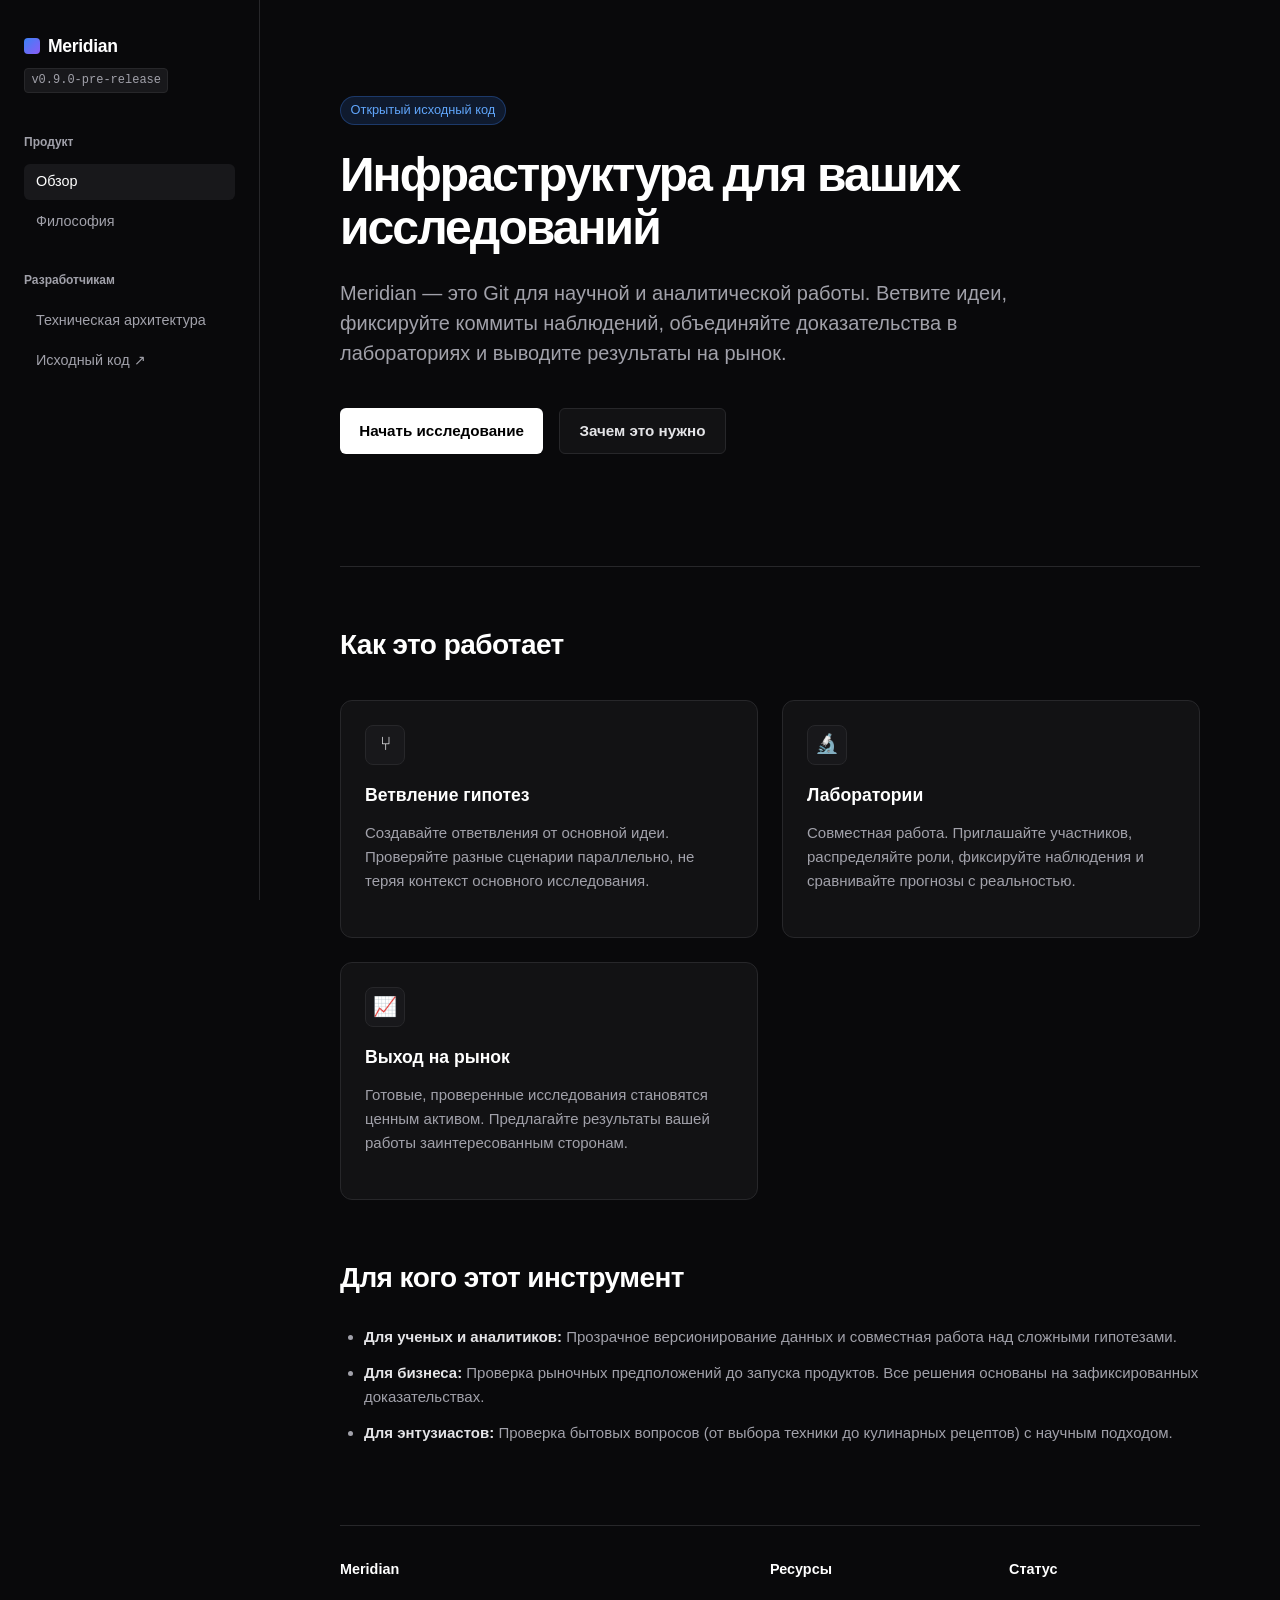
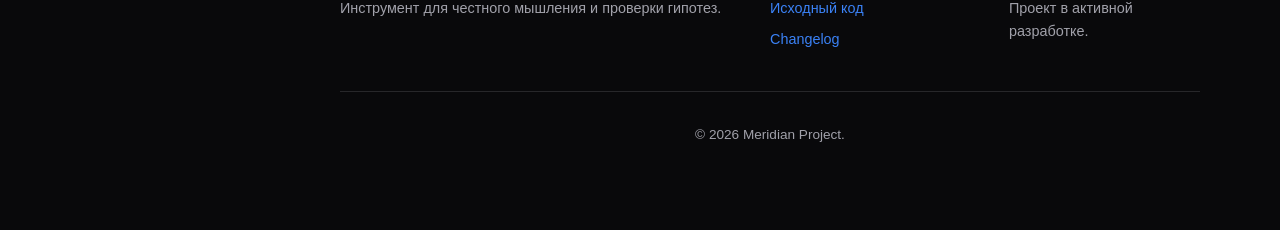
==== commit a5e659ce: "feat: enterprise redesign, add philosophy page, implement git-for-research concept, remove yo letter" ====
--- a/index.html
+++ b/index.html
@@ -4,8 +4,8 @@
     <meta charset="UTF-8">
     <meta name="yandex-verification" content="67a9aa6c68951625" />
     <meta name="viewport" content="width=device-width, initial-scale=1.0">
-    <title>Meridian — Инструмент для проверки идей</title>
-    <meta name="description" content="Meridian - это открытый проект для проверки гипотез. Записывайте наблюдения, делайте предсказания и проверяйте их вместе с другими.">
+    <title>Meridian — Git для исследований</title>
+    <meta name="description" content="Meridian — это платформа для проведения исследований. Ветвите гипотезы, собирайте доказательства в лабораториях и предлагайте результаты рынку.">
     <link rel="stylesheet" href="assets/css/style.css">
 </head>
 <body>
@@ -13,17 +13,18 @@
         <!-- Боковое меню -->
         <aside class="sidebar">
             <div class="sidebar-header">
-                <a href="index.html" class="logo">Meridian</a>
-                <span class="version">pre-1.0 (в разработке)</span>
+                <a href="index.html" class="logo">
+                    <span class="logo-icon"></span> Meridian
+                </a>
+                <span class="version">v0.9.0-pre-release</span>
             </div>
             
             <nav class="nav">
                 <div class="nav-group">
-                    <span class="nav-title">Обзор</span>
+                    <span class="nav-title">Продукт</span>
                     <ul>
-                        <li><a href="index.html#introduction" class="active">Введение</a></li>
-                        <li><a href="index.html#philosophy">Философия</a></li>
-                        <li><a href="index.html#use-cases">Сценарии</a></li>
+                        <li><a href="index.html" class="active">Обзор</a></li>
+                        <li><a href="philosophy.html">Философия</a></li>
                     </ul>
                 </div>
                 <div class="nav-group">
@@ -36,43 +37,48 @@
             </nav>
         </aside>
 
-        <!-- Основной контент -->
+        <!-- Контент -->
         <main class="content">
-            <header class="page-header" id="introduction">
-                <h1>Meridian</h1>
-                <p class="lead">Открытый инструмент для тех, кто хочет проверять свои идеи, а не просто спорить о них.</p>
+            <div class="hero">
+                <div class="hero-badge">Открытый исходный код</div>
+                <h1>Инфраструктура для ваших исследований</h1>
+                <p class="lead">Meridian — это Git для научной и аналитической работы. Ветвите идеи, фиксируйте коммиты наблюдений, объединяйте доказательства в лабораториях и выводите результаты на рынок.</p>
                 <div class="hero-actions">
-                    <a href="https://miridin.com" class="btn-primary">Открыть приложение</a>
-                    <a href="docs.html" class="btn-secondary">Техническая документация</a>
+                    <a href="https://miridin.com" class="btn-primary">Начать исследование</a>
+                    <a href="philosophy.html" class="btn-secondary">Зачем это нужно</a>
                 </div>
-            </header>
+            </div>
 
             <hr class="divider">
 
-            <section id="philosophy">
-                <h2>Зачем это нужно</h2>
-                <p>Мы часто сталкиваемся с утверждениями, которые кажутся верными, но не имеют под собой реальной основы. Споры превращаются в соревнование мнений, где побеждает тот, кто громче, а не тот, кто прав.</p>
-                <p><strong>Meridian предлагает другой подход.</strong> Запишите наблюдение, сформулируйте гипотезу, сделайте предсказание. А затем отследите, сбудется ли оно. Только пройдя такую проверку, идея заслуживает внимания.</p>
-                <p>Проект находится в активной разработке. Многие функции еще не завершены, API и модель данных могут меняться. Используйте его для экспериментов.</p>
+            <section>
+                <h2>Как это работает</h2>
+                <div class="grid-3">
+                    <div class="card">
+                        <div class="card-icon">⑂</div>
+                        <h3>Ветвление гипотез</h3>
+                        <p>Создавайте ответвления от основной идеи. Проверяйте разные сценарии параллельно, не теряя контекст основного исследования.</p>
+                    </div>
+                    <div class="card">
+                        <div class="card-icon">🔬</div>
+                        <h3>Лаборатории</h3>
+                        <p>Совместная работа. Приглашайте участников, распределяйте роли, фиксируйте наблюдения и сравнивайте прогнозы с реальностью.</p>
+                    </div>
+                    <div class="card">
+                        <div class="card-icon">📈</div>
+                        <h3>Выход на рынок</h3>
+                        <p>Готовые, проверенные исследования становятся ценным активом. Предлагайте результаты вашей работы заинтересованным сторонам.</p>
+                    </div>
+                </div>
             </section>
 
-            <section id="use-cases">
-                <h2>Как это можно использовать</h2>
-                <p>Meridian подходит для любого вопроса, где важна истина, а не мнение.</p>
-                <div class="grid-3">
-                    <div class="card">
-                        <h3>Бытовые вопросы</h3>
-                        <p>Какая пицца действительно лучшая? Проведите слепую дегустацию и сравните предсказания.</p>
-                    </div>
-                    <div class="card">
-                        <h3>Серьезные гипотезы</h3>
-                        <p>Может ли домохозяйство прокормить себя? Исследуйте урожайность, затраты и логистику.</p>
-                    </div>
-                    <div class="card">
-                        <h3>Бизнес-решения</h3>
-                        <p>Стоит ли запускать проект? Сформулируйте ключевые предположения и отслеживайте их.</p>
-                    </div>
-                </div>
+            <section>
+                <h2>Для кого этот инструмент</h2>
+                <ul class="styled-list">
+                    <li><strong>Для ученых и аналитиков:</strong> Прозрачное версионирование данных и совместная работа над сложными гипотезами.</li>
+                    <li><strong>Для бизнеса:</strong> Проверка рыночных предположений до запуска продуктов. Все решения основаны на зафиксированных доказательствах.</li>
+                    <li><strong>Для энтузиастов:</strong> Проверка бытовых вопросов (от выбора техники до кулинарных рецептов) с научным подходом.</li>
+                </ul>
             </section>
 
             <!-- Футер -->
@@ -87,12 +93,11 @@
                         <ul>
                             <li><a href="https://github.com/Dinozavrikov/Meridian">Исходный код</a></li>
                             <li><a href="https://github.com/Dinozavrikov/Meridian/blob/main/CHANGELOG.md">Changelog</a></li>
-                            <li><a href="https://github.com/Dinozavrikov/Meridian/issues">Сообщить об ошибке</a></li>
                         </ul>
                     </div>
                     <div class="footer-col">
                         <h4>Статус</h4>
-                        <p>Проект в разработке</p>
+                        <p>Проект в активной разработке.</p>
                     </div>
                 </div>
                 <div class="footer-bottom">
--- a/assets/css/style.css
+++ b/assets/css/style.css
@@ -1,16 +1,15 @@
 :root {
-    --bg: #0d1117;
-    --surface: #161b22;
-    --surface-hover: #21262d;
-    --text: #c9d1d9;
-    --heading: #ffffff;
-    --muted: #8b949e;
-    --accent: #58a6ff;
-    --accent-hover: #79c0ff;
-    --border: #30363d;
-    --sidebar-width: 280px;
-    --font-sans: -apple-system, BlinkMacSystemFont, "Segoe UI", Helvetica, Arial, sans-serif;
-    --font-mono: ui-monospace, SFMono-Regular, Menlo, Consolas, monospace;
+    --bg: #09090b; /* Очень темный фон (почти черный) */
+    --surface: #121214; /* Фон карточек и сайдбара */
+    --surface-hover: #18181b;
+    --border: #27272a;
+    --text: #e4e4e7;
+    --text-muted: #a1a1aa;
+    --accent: #3b82f6; /* Синий акцент */
+    --accent-glow: rgba(59, 130, 246, 0.15);
+    --sidebar-width: 260px;
+    --font-sans: 'Inter', -apple-system, BlinkMacSystemFont, "Segoe UI", Roboto, sans-serif;
+    --font-mono: ui-monospace, SFMono-Regular, Menlo, Monaco, Consolas, monospace;
 }
 
 * { box-sizing: border-box; margin: 0; padding: 0; }
@@ -20,18 +19,21 @@
     background-color: var(--bg);
     color: var(--text);
     line-height: 1.6;
-    font-size: 16px;
-}
-
-a { color: var(--accent); text-decoration: none; transition: color 0.2s; }
-a:hover { color: var(--accent-hover); text-decoration: underline; }
+    font-size: 15px;
+    -webkit-font-smoothing: antialiased;
+}
+
+a { color: var(--accent); text-decoration: none; transition: color 0.15s ease; }
+a:hover { color: #60a5fa; }
 
 code {
     font-family: var(--font-mono);
-    background: rgba(110,118,129,0.4);
+    background: var(--surface-hover);
     padding: 0.2em 0.4em;
-    border-radius: 6px;
-    font-size: 85%;
+    border-radius: 4px;
+    font-size: 0.85em;
+    color: var(--text);
+    border: 1px solid var(--border);
 }
 
 /* Layout */
@@ -40,89 +42,212 @@
 /* Sidebar */
 .sidebar {
     width: var(--sidebar-width);
-    background: var(--surface);
+    background: var(--bg);
     border-right: 1px solid var(--border);
     position: fixed;
     height: 100vh;
     overflow-y: auto;
     padding: 2rem 1.5rem;
-}
-.sidebar-header { margin-bottom: 2rem; padding-bottom: 1rem; border-bottom: 1px solid var(--border); }
-.logo { display: block; font-size: 1.25rem; font-weight: 700; color: var(--heading); margin-bottom: 0.25rem; }
-.version { display: inline-block; font-size: 0.75rem; background: var(--border); padding: 0.1rem 0.5rem; border-radius: 12px; color: var(--muted); }
-
-.nav-group { margin-bottom: 1.5rem; }
-.nav-title { display: block; font-size: 0.75rem; text-transform: uppercase; letter-spacing: 0.05em; color: var(--muted); margin-bottom: 0.5rem; font-weight: 600; }
+    z-index: 10;
+}
+.sidebar-header { margin-bottom: 2.5rem; }
+.logo { 
+    display: flex; 
+    align-items: center; 
+    gap: 0.5rem; 
+    font-size: 1.1rem; 
+    font-weight: 700; 
+    color: #fff; 
+    letter-spacing: -0.02em;
+}
+.logo-icon {
+    display: inline-block;
+    width: 16px; height: 16px;
+    background: linear-gradient(135deg, #3b82f6, #8b5cf6);
+    border-radius: 4px;
+}
+.version { 
+    display: inline-block; 
+    margin-top: 0.5rem;
+    font-size: 0.75rem; 
+    background: var(--surface-hover);
+    border: 1px solid var(--border);
+    padding: 0.1rem 0.4rem; 
+    border-radius: 4px; 
+    color: var(--text-muted);
+    font-family: var(--font-mono);
+}
+
+.nav-group { margin-bottom: 2rem; }
+.nav-title { display: block; font-size: 0.75rem; font-weight: 600; color: var(--text-muted); margin-bottom: 0.75rem; }
 .nav ul { list-style: none; }
-.nav li { margin-bottom: 0.1rem; }
+.nav li { margin-bottom: 0.25rem; }
 .nav a {
     display: block;
     padding: 0.4rem 0.75rem;
     border-radius: 6px;
-    color: var(--text);
+    color: var(--text-muted);
     font-size: 0.9rem;
-    border-left: 2px solid transparent;
-}
-.nav a:hover { background: var(--surface-hover); text-decoration: none; }
-.nav a.active { background: rgba(88,166,255,0.1); color: var(--accent); border-left-color: var(--accent); font-weight: 500; }
+    transition: all 0.15s ease;
+}
+.nav a:hover { background: var(--surface-hover); color: var(--text); }
+.nav a.active { background: var(--surface-hover); color: #fff; font-weight: 500; }
 
 /* Content */
 .content {
     flex: 1;
     margin-left: var(--sidebar-width);
-    padding: 3rem 4rem;
-    max-width: 1000px;
-}
-.page-header { margin-bottom: 2rem; }
-h1 { font-size: 2.5rem; color: var(--heading); margin-bottom: 1rem; letter-spacing: -0.02em; }
-.lead { font-size: 1.2rem; color: var(--muted); margin-bottom: 2rem; }
-h2 { font-size: 1.5rem; color: var(--heading); margin: 2.5rem 0 1rem; border-bottom: 1px solid var(--border); padding-bottom: 0.5rem; }
-h3 { font-size: 1.1rem; color: var(--heading); margin-bottom: 0.5rem; }
-p { margin-bottom: 1.25rem; }
+    padding: 4rem 5rem;
+    max-width: 1100px;
+}
+
+/* Hero Section (Index) */
+.hero { padding: 2rem 0 4rem; }
+.hero-badge {
+    display: inline-block;
+    padding: 0.2rem 0.6rem;
+    background: var(--accent-glow);
+    color: #60a5fa;
+    border: 1px solid rgba(59, 130, 246, 0.3);
+    border-radius: 20px;
+    font-size: 0.8rem;
+    font-weight: 500;
+    margin-bottom: 1.5rem;
+}
+h1 { 
+    font-size: 3rem; 
+    color: #fff; 
+    margin-bottom: 1.5rem; 
+    letter-spacing: -0.04em; 
+    line-height: 1.1;
+    font-weight: 800;
+}
+.lead { 
+    font-size: 1.25rem; 
+    color: var(--text-muted); 
+    margin-bottom: 2.5rem; 
+    max-width: 700px;
+    line-height: 1.5;
+}
+.hero-actions { display: flex; gap: 1rem; }
+
+/* Typography */
+h2 { 
+    font-size: 1.75rem; 
+    color: #fff; 
+    margin: 3.5rem 0 1.5rem; 
+    letter-spacing: -0.02em;
+    font-weight: 600;
+}
+h3 { 
+    font-size: 1.1rem; 
+    color: #fff; 
+    margin-bottom: 0.75rem; 
+    font-weight: 600;
+}
+p { margin-bottom: 1.25rem; color: var(--text-muted); }
+strong { color: var(--text); font-weight: 600; }
 
 /* Buttons */
-.hero-actions { display: flex; gap: 1rem; }
-.btn-primary { display: inline-block; background: var(--accent); color: #000; padding: 0.6rem 1.2rem; border-radius: 6px; font-weight: 600; }
-.btn-primary:hover { background: var(--accent-hover); text-decoration: none; }
-.btn-secondary { display: inline-block; background: var(--surface); color: var(--text); border: 1px solid var(--border); padding: 0.6rem 1.2rem; border-radius: 6px; font-weight: 600; }
-.btn-secondary:hover { background: var(--surface-hover); text-decoration: none; border-color: var(--muted); }
-
-/* Grids & Cards */
-.grid-3 { display: grid; grid-template-columns: repeat(auto-fit, minmax(250px, 1fr)); gap: 1.5rem; margin-top: 1.5rem; }
-.card { background: var(--surface); border: 1px solid var(--border); border-radius: 8px; padding: 1.5rem; }
-.card:hover { border-color: var(--muted); }
+.btn-primary { 
+    display: inline-flex; align-items: center;
+    background: #fff; color: #000; 
+    padding: 0.6rem 1.2rem; border-radius: 6px; 
+    font-weight: 600; font-size: 0.95rem;
+    transition: all 0.2s;
+}
+.btn-primary:hover { background: #e4e4e7; color: #000; }
+.btn-secondary { 
+    display: inline-flex; align-items: center;
+    background: var(--surface); color: var(--text); 
+    border: 1px solid var(--border); 
+    padding: 0.6rem 1.2rem; border-radius: 6px; 
+    font-weight: 600; font-size: 0.95rem;
+    transition: all 0.2s;
+}
+.btn-secondary:hover { background: var(--surface-hover); border-color: #3f3f46; color: #fff; }
+
+/* Cards & Grids */
+.grid-3 { display: grid; grid-template-columns: repeat(auto-fit, minmax(280px, 1fr)); gap: 1.5rem; margin-top: 2rem; }
+.card { 
+    background: var(--surface); 
+    border: 1px solid var(--border); 
+    border-radius: 12px; 
+    padding: 1.5rem;
+    transition: border-color 0.2s, box-shadow 0.2s;
+}
+.card:hover { 
+    border-color: #3f3f46;
+    box-shadow: 0 4px 20px rgba(0,0,0,0.5);
+}
+.card-icon {
+    display: inline-flex;
+    align-items: center; justify-content: center;
+    width: 40px; height: 40px;
+    background: var(--surface-hover);
+    border: 1px solid var(--border);
+    border-radius: 8px;
+    margin-bottom: 1rem;
+    font-size: 1.2rem;
+}
+
+/* Feature blocks (Philosophy) */
+.feature-block {
+    margin-bottom: 2rem;
+    padding-left: 1.5rem;
+    border-left: 2px solid var(--border);
+}
+.feature-block:hover { border-left-color: var(--accent); }
+.feature-block p { margin-bottom: 0; }
 
 /* Lists */
-.styled-list { padding-left: 1.5rem; margin-bottom: 1.5rem; }
-.styled-list li { margin-bottom: 0.75rem; }
+.styled-list { padding-left: 1.5rem; margin-bottom: 2rem; }
+.styled-list li { margin-bottom: 0.75rem; color: var(--text-muted); }
 
 /* Tables */
 .tech-table { width: 100%; border-collapse: collapse; margin: 1.5rem 0; font-size: 0.95rem; }
-.tech-table th, .tech-table td { padding: 0.75rem 1rem; border: 1px solid var(--border); text-align: left; }
-.tech-table th { background: var(--surface); color: var(--heading); font-weight: 600; }
-.tech-table tr:nth-child(even) { background: rgba(255,255,255,0.02); }
+.tech-table th, .tech-table td { padding: 0.75rem 1rem; border-bottom: 1px solid var(--border); text-align: left; }
+.tech-table th { color: #fff; font-weight: 600; background: var(--surface); }
+.tech-table td { color: var(--text-muted); }
+.tech-table tr:hover td { background: var(--surface-hover); }
 
 /* Code Blocks */
-pre { background: var(--surface); border: 1px solid var(--border); border-radius: 8px; padding: 1rem; overflow-x: auto; margin: 1.5rem 0; }
-pre code { background: transparent; padding: 0; font-size: 0.9rem; color: #e6edf3; }
-.note { background: rgba(56,189,248,0.1); border-left: 4px solid var(--accent); padding: 1rem; border-radius: 0 6px 6px 0; font-size: 0.95rem; }
+pre { 
+    background: #000; 
+    border: 1px solid var(--border); 
+    border-radius: 8px; 
+    padding: 1.25rem; 
+    overflow-x: auto; 
+    margin: 1.5rem 0; 
+}
+pre code { background: transparent; border: none; padding: 0; font-size: 0.9rem; color: #e4e4e7; }
+.note { 
+    background: var(--accent-glow); 
+    border-left: 3px solid var(--accent); 
+    padding: 1rem; 
+    border-radius: 0 6px 6px 0; 
+    font-size: 0.95rem; 
+    color: var(--text);
+}
 
 /* Divider */
-.divider { border: 0; height: 1px; background: var(--border); margin: 2.5rem 0; }
+.divider { border: 0; height: 1px; background: var(--border); margin: 3rem 0; }
 
 /* Footer */
-.site-footer { margin-top: 4rem; padding-top: 2rem; border-top: 1px solid var(--border); }
-.footer-grid { display: grid; grid-template-columns: 2fr 1fr 1fr; gap: 2rem; margin-bottom: 2rem; }
-.footer-col h4 { color: var(--heading); font-size: 1rem; margin-bottom: 1rem; }
+.site-footer { margin-top: 5rem; padding-top: 2rem; border-top: 1px solid var(--border); }
+.footer-grid { display: grid; grid-template-columns: 2fr 1fr 1fr; gap: 3rem; margin-bottom: 2rem; }
+.footer-col h4 { color: #fff; font-size: 0.9rem; margin-bottom: 1rem; }
 .footer-col ul { list-style: none; }
 .footer-col ul li { margin-bottom: 0.5rem; font-size: 0.9rem; }
-.footer-bottom { text-align: center; padding-top: 1.5rem; border-top: 1px solid var(--border); font-size: 0.85rem; color: var(--muted); }
+.footer-col p { font-size: 0.9rem; margin-bottom: 0; }
+.footer-bottom { text-align: center; padding-top: 2rem; border-top: 1px solid var(--border); font-size: 0.85rem; color: var(--text-muted); }
 
 /* Mobile */
 @media (max-width: 768px) {
     .layout { flex-direction: column; }
     .sidebar { position: relative; width: 100%; height: auto; border-right: none; border-bottom: 1px solid var(--border); padding: 1.5rem; }
     .content { margin-left: 0; padding: 2rem 1.5rem; }
-    .footer-grid { grid-template-columns: 1fr; }
+    h1 { font-size: 2.2rem; }
+    .footer-grid { grid-template-columns: 1fr; gap: 1.5rem; }
     .hero-actions { flex-direction: column; }
 }
